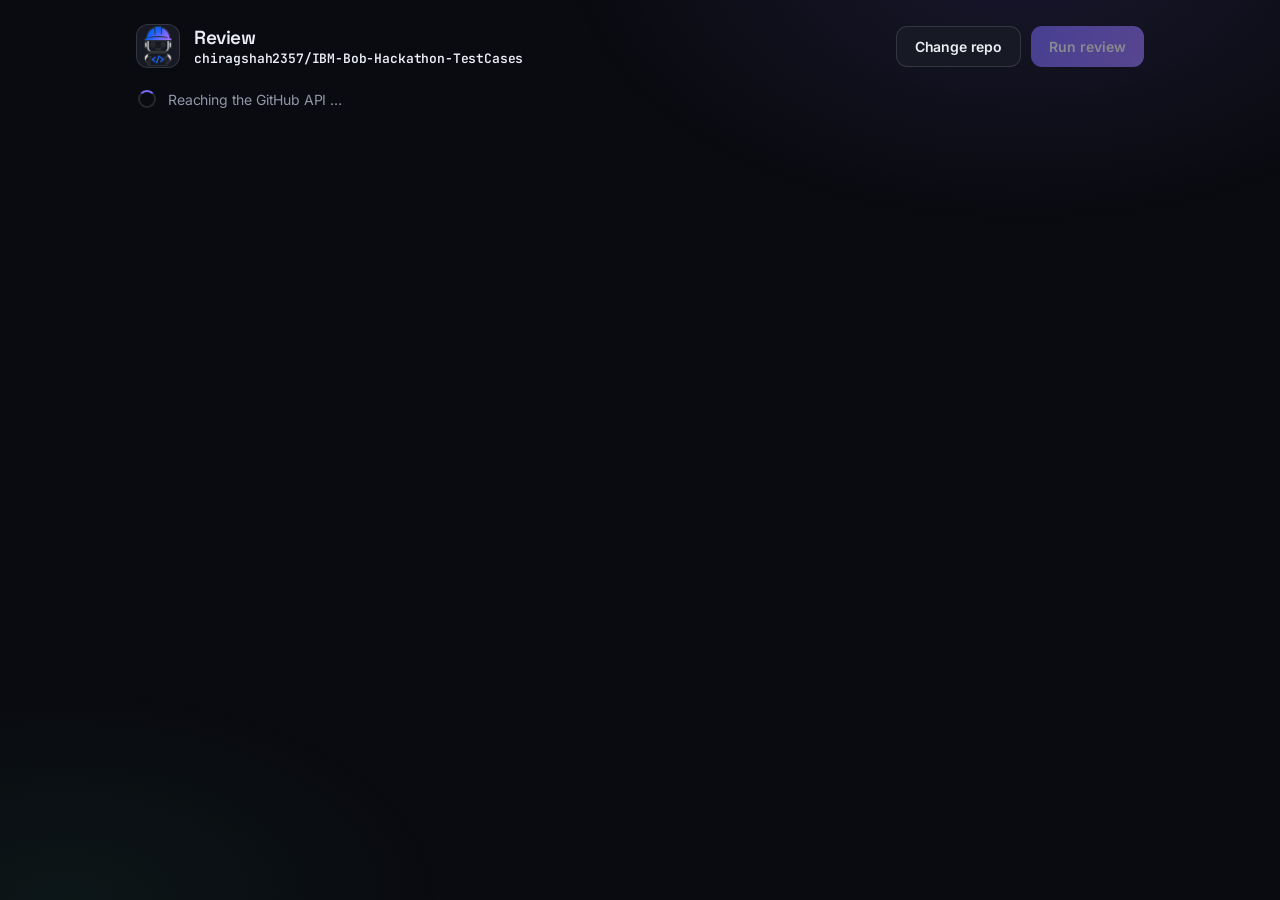
==== reviewboard/dashboard.html @ c5f8e33b "feat: add reviewboard dashboard and benchmark scorer - Static dashboard (landing + review view) with" ====
<!DOCTYPE html>
<html lang="en">
<head>
<meta charset="UTF-8" />
<meta name="viewport" content="width=device-width, initial-scale=1.0" />
<title>Review · Proof-Carrying Review</title>
<link rel="preconnect" href="https://fonts.googleapis.com" />
<link rel="preconnect" href="https://fonts.gstatic.com" crossorigin />
<link href="https://fonts.googleapis.com/css2?family=Space+Grotesk:wght@400;500;600;700&family=Inter:wght@400;500;600;700&family=JetBrains+Mono:wght@400;500;600&display=swap" rel="stylesheet" />
<link rel="stylesheet" href="style.css" />
</head>
<body>
<section id="dash">
  <div class="top">
    <div class="mini"><img src="assets/bob.png" alt="Bob" /></div>
    <div>
      <h2>Review</h2>
      <div class="repo" id="repoLabel">—</div>
    </div>
    <div class="actions">
      <a class="btn" href="index.html">Change repo</a>
      <button class="btn primary" id="runBtn" onclick="runReview()" disabled>Run review</button>
    </div>
  </div>

  <!-- stage 1: pulling PRs -->
  <div class="stage-note" id="pulling"><span class="spinner"></span> Connecting to repository &amp; pulling open pull requests…</div>

  <!-- run progress -->
  <div id="runbar">
    <div class="bar"><i id="barFill"></i></div>
    <div class="runmeta"><span class="live" id="runLabel">Starting…</span><span id="runPct">0%</span></div>
  </div>

  <!-- results (after run) -->
  <div id="results">
    <div class="row reveal" id="tiles"></div>
    <div class="reveal">
      <div class="sec">Leaderboard</div>
      <p class="sec-sub">Aggregate across all pulled PRs, scored against the ground-truth answer key.</p>
      <div class="panel lb"><table>
        <thead><tr><th>Reviewer</th><th>Recall</th><th>Precision</th><th>Trust</th><th>False alarms</th></tr></thead>
        <tbody id="lb"></tbody>
      </table></div>
    </div>
    <div class="reveal">
      <div class="sec">Recall vs PR size</div>
      <p class="sec-sub">Baselines lose recall as diffs grow. Proof-Carrying Review holds.</p>
      <div class="panel">
        <div class="chart" id="chart"></div>
        <div class="legend">
          <span><i style="background:var(--grad)"></i> Proof-Carrying</span>
          <span><i style="background:#6f6a99"></i> Bob built-in</span>
          <span><i style="background:#3c415a"></i> Naive LLM</span>
        </div>
      </div>
    </div>
  </div>

  <!-- PR list (present after pull; findings fill after run) -->
  <div id="prSection" style="display:none">
    <div class="sec" id="prTitle">Pulled pull requests</div>
    <p class="sec-sub" id="prSub">Bob read each PR's title and description. Press <b>Run review</b> to review the code.</p>
    <div class="prlist" id="prlist"></div>
  </div>
</section>

<script src="data.js"></script>
<script>
const $=s=>document.querySelector(s);
const esc=t=>(t||'').replace(/&/g,'&amp;').replace(/</g,'&lt;').replace(/>/g,'&gt;');
const params=new URLSearchParams(location.search);
const repo=params.get('repo')||DATA.repo;
$('#repoLabel').innerHTML='<b>'+esc(repo.replace('github.com/',''))+'</b>';

let reviewed=false;

// ---- Stage 1: pull PRs (title + description) ----
function prCardHTML(p,idx,fresh){
  const tags=p.clean?'<span class="tag clean">clean</span>':p.categories.map(c=>`<span class="tag ${c}">${c}</span>`).join('');
  let cnt='<span class="cnt pending">·</span>';
  if(reviewed) cnt=p.clean?'<span class="cnt zero">0</span>':`<span class="cnt"><span class="ok">${p.found}</span>/${p.planted}</span>`;
  const body=!reviewed?'' : (p.clean
    ? `<p class="muted" style="margin:13px 0 2px">No issues — the reviewer correctly surfaced nothing.</p>`
    : p.findings.map(f=>findingHTML(f)).join(''));
  return `<div class="pr${fresh?' fresh':''}" id="pr${idx}">
    <div class="head" onclick="${reviewed?`togglePR(${idx})`:''}">
      <span class="id">#${p.pr}</span>
      <div class="meta"><div class="name">${esc(p.title)}</div><div class="desc">${esc(p.desc)}</div></div>
      <span class="tags">${tags}</span>${cnt}${reviewed?'<span class="chev">▶</span>':''}
    </div>
    <div class="body">${body}</div>
  </div>`;
}
function renderPRs(){ $('#prlist').innerHTML=DATA.prs.map((p,idx)=>prCardHTML(p,idx,false)).join(''); }

// real pull: staged status, then fetch OPEN PRs live from the GitHub API
async function pullPRs(){
  const note=$('#pulling');
  const slug=repo.replace(/^https?:\/\//,'').replace('github.com/','').replace(/\/+$/,'');
  const steps=['Connecting to '+slug+' …','Reaching the GitHub API …','Fetching open pull requests …'];
  const delays=[600,650,350];
  const showStep=i=>new Promise(res=>{note.innerHTML='<span class="spinner"></span> '+steps[i];setTimeout(res,delays[i]);});
  await showStep(0); await showStep(1); await showStep(2);

  let live=null;
  try{
    const r=await fetch('https://api.github.com/repos/'+slug+'/pulls?state=open&per_page=100',
                        {headers:{'Accept':'application/vnd.github+json'}});
    if(r.ok) live=await r.json();
  }catch(e){}

  if(live && live.length){
    const byNum={}; live.forEach(pr=>byNum[String(pr.number).padStart(2,'0')]=pr);
    DATA.prs=DATA.prs.filter(p=>byNum[p.pr]).sort((a,b)=>a.pr.localeCompare(b.pr));
    DATA.prs.forEach(p=>{
      const g=byNum[p.pr];
      p.title=g.title.replace(/^TICKET-\d+:\s*/i,'');
      const line=(g.body||'').split('\n').map(s=>s.trim()).find(s=>s && !s.startsWith('#'))||p.desc;
      p.desc=line.replace(/\[([^\]]+)\]\([^)]+\)/g,'$1').replace(/[*_`]/g,'').slice(0,120);
      p.url=g.html_url; p.num=g.number; p.draft=g.draft;
    });
    note.classList.add('done');
    note.innerHTML='Pulled <span class="count">'+DATA.prs.length+'</span> open pull requests live from GitHub — read each title &amp; description';
  }else{
    note.classList.add('done');
    note.innerHTML='<span class="count">'+DATA.prs.length+'</span> pull requests (offline snapshot — GitHub API not reachable)';
  }

  $('#prSection').style.display='block';
  $('#prlist').innerHTML='';
  DATA.prs.forEach((p,idx)=>setTimeout(()=>{
    $('#prlist').insertAdjacentHTML('beforeend',prCardHTML(p,idx,true));
    if(idx===DATA.prs.length-1) $('#runBtn').disabled=false;
  },160+idx*120));
}
function findingHTML(f){
  const fixBtn=f.fix?`<button class="tbtn fix" onclick="applyFix(this)">Apply Bob's fix &amp; re-run</button>`:'';
  return `<div class="finding">
    <div class="fh"><span class="fid">${f.id}</span><span class="sev ${f.severity}">${f.severity}</span><span class="tag ${f.category}">${f.category}</span></div>
    <div class="claim">${esc(f.claim)}</div>
    <div class="loc">${f.file}:${f.line}</div>
    <div class="code"><div class="cbar"><span class="fn mono">${f.test}</span></div><pre>${esc(f.code)}</pre></div>
    <div class="runrow">
      <button class="tbtn" onclick="runTest(this)">Run test</button>${fixBtn}
      <span class="status fail">✗ Failed — bug reproduced</span>
      <span class="status pass">✓ Passed — fix verified</span>
    </div>
    <div class="out fail"><pre>${esc(f.fail)}</pre></div>
    ${f.fix?`<div class="out pass"><pre>${esc('$ pytest '+f.test+'\n'+f.fix+'\n\n1 passed in 0.03s')}</pre></div>`:''}
  </div>`;
}
function togglePR(i){document.getElementById('pr'+i).classList.toggle('open');}
function runTest(b){const x=b.closest('.finding');x.querySelector('.status.fail').classList.add('show');x.querySelector('.out.fail').classList.add('show');b.disabled=true;b.textContent='Test run';}
function applyFix(b){const x=b.closest('.finding');x.querySelector('.status.pass').classList.add('show');x.querySelector('.out.pass').classList.add('show');b.disabled=true;b.textContent='Fixed ✓';}

// ---- results painters ----
function paintTiles(){const o=DATA.leaderboard.ours,b=DATA.leaderboard.bob,n=DATA.leaderboard.naive;
  $('#tiles').innerHTML=[
    ['Recall',o.recall+'<span class="u">%</span>','+'+(o.recall-b.recall)+' vs Bob built-in'],
    ['Precision',o.precision+'<span class="u">%</span>','+'+(o.precision-n.precision)+' vs Naive LLM'],
    ['Trust score',o.trust+'<span class="u">%</span>','every finding proven'],
    ['Noise / clean PR',o.noise,'fewest false alarms'],
  ].map(([h,m,d])=>`<div class="panel tile"><h3>${h}</h3><div class="metric">${m}</div><div class="delta">${d}</div></div>`).join('');}
function paintLB(){const bar=(v,g)=>`<div class="barcell"><div class="track"><i style="width:${v}%;background:${g}"></i></div><span class="num">${v}%</span></div>`;
  const rows=[['ours','Proof-Carrying','ours','var(--grad)'],['bob','Bob built-in','bob','#6f6a99'],['naive','Naive LLM','naive','#3c415a']];
  $('#lb').innerHTML=rows.map(([k,label,cls,g],i)=>{const d=DATA.leaderboard[k];
    return `<tr class="${i===0?'win':''}"><td><span class="who ${cls}"><span class="dot"></span>${label}${i===0?' <span class="crown">★</span>':''}</span></td>
      <td>${bar(d.recall,g)}</td><td>${bar(d.precision,g)}</td><td>${d.trust}%</td><td>${d.false_alarms}</td></tr>`;}).join('');}
function paintChart(){$('#chart').innerHTML=DATA.sizeBuckets.map(s=>`
  <div class="grp"><div class="bars">
    <div class="gb ours" style="height:${s.ours*1.4}px"><span class="v">${s.ours}</span></div>
    <div class="gb bob" style="height:${s.bob*1.4}px"><span class="v">${s.bob}</span></div>
    <div class="gb naive" style="height:${s.naive*1.4}px"><span class="v">${s.naive}</span></div>
  </div><div class="lab">${s.size}<small>${s.lines}</small></div></div>`).join('');}

// ---- Stage 2: run review ----
let running=false;
function runReview(){
  if(running||reviewed)return;running=true;
  $('#runBtn').disabled=true;$('#runbar').classList.add('show');
  const steps=[
    ['Reading each PR — title, description, ticket, SPEC & STYLE',10],
    ['Spawning 4 reviewer subagents (spec · bugs · coverage · style)',28],
    ['Reviewing code across 12 PRs',48],
    ['Prover — writing a failing test per candidate finding',70],
    ['Running proof tests with pytest',88],
    ['Scoring & writing findings.json',100],
  ];
  let i=0;(function tick(){
    if(i>=steps.length){
      $('#runLabel').textContent='Review complete — 19 findings, each proven by a failing test';
      running=false;reviewed=true;
      setTimeout(()=>{
        $('#runbar').classList.remove('show');
        paintTiles();paintLB();paintChart();$('#results').classList.add('show');
        $('#prTitle').textContent='Findings by pull request';
        $('#prSub').innerHTML='Each finding is backed by a failing test. Click a PR, then run the test — red now, green after Bob’s fix.';
        renderPRs();
      },450);return;}
    const [label,pct]=steps[i++];
    $('#runLabel').textContent=label;$('#runPct').textContent=pct+'%';$('#barFill').style.width=pct+'%';
    setTimeout(tick,700+Math.random()*480);
  })();
}

pullPRs(); // buffering: connect -> fetch -> stream PRs
</script>
</body>
</html>
---- reviewboard/style.css ----
/* ===== Proof-Carrying Review — refined dark, editorial ===== */
:root{
  --bg:#0a0b10;
  --surface:#12141c;
  --surface2:#171a24;
  --ink:#eceef5; --muted:#9096a8; --faint:#5f6478;
  --line:rgba(255,255,255,.07);
  --line2:rgba(255,255,255,.12);
  --accent:#7c6cff;        /* indigo-violet, single accent */
  --accent2:#9d7bff;
  --accent-soft:rgba(124,108,255,.14);
  --good:#3ecf8e; --good-soft:rgba(62,207,142,.12);
  --bad:#ff5d73;  --bad-soft:rgba(255,93,115,.10);
  --gold:#e8b45c;
  --grad:linear-gradient(120deg,#7c6cff,#9d7bff);
  --shadow:0 20px 50px -28px rgba(0,0,0,.85);
  --r:16px;
}
*{box-sizing:border-box}
html,body{margin:0;height:100%}
body{
  font-family:Inter,system-ui,sans-serif;color:var(--ink);background:var(--bg);
  -webkit-font-smoothing:antialiased;letter-spacing:-.01em;overflow-x:hidden;
}
body::before{content:"";position:fixed;inset:0;z-index:-1;pointer-events:none;
  background:
    radial-gradient(60% 50% at 80% -5%,rgba(124,108,255,.12),transparent 60%),
    radial-gradient(50% 40% at 5% 100%,rgba(62,207,142,.06),transparent 60%);}
.mono{font-family:'JetBrains Mono',ui-monospace,monospace}
.display{font-family:'Space Grotesk',Inter,sans-serif;letter-spacing:-.03em}

.panel{background:var(--surface);border:1px solid var(--line);border-radius:var(--r);box-shadow:var(--shadow)}

/* ---------------- LANDING ---------------- */
#landing{min-height:100vh;display:grid;place-items:center;overflow:hidden}
.hero{width:100%;max-width:720px;padding:32px 24px;animation:rise .7s cubic-bezier(.2,.8,.2,1)}
.brandline{display:flex;align-items:center;gap:12px;margin-bottom:22px}
.brandline .logo{width:40px;height:40px;border-radius:11px;background:var(--surface2);border:1px solid var(--line2);display:grid;place-items:center}
.brandline .logo img{width:26px}
.brandline .nm{font-weight:600;font-size:15px}
.brandline .nm small{display:block;color:var(--faint);font-size:12px;font-weight:500}
.brandline .tag{margin-left:auto;font-size:12px;color:var(--muted);border:1px solid var(--line);padding:6px 12px;border-radius:999px}
h1{font-family:'Space Grotesk',sans-serif;font-size:clamp(38px,6.4vw,62px);line-height:1.02;font-weight:600;
  letter-spacing:-.04em;margin:0}
h1 .g{color:var(--accent2)}
.sub{color:var(--muted);font-size:clamp(15px,2.1vw,18px);margin:16px 0 0;max-width:520px;line-height:1.5;font-weight:400}
.reviewbox{margin-top:26px;display:flex;gap:10px;background:var(--surface);border:1px solid var(--line2);
  border-radius:14px;padding:8px 8px 8px 16px;align-items:center;box-shadow:var(--shadow)}
.reviewbox svg{flex:none;color:var(--faint)}
.reviewbox input{flex:1;background:none;border:0;outline:none;color:var(--ink);font-family:'JetBrains Mono',monospace;
  font-size:14px;padding:10px 0}
.reviewbox input::placeholder{color:var(--faint)}
.reviewbox button{border:0;cursor:pointer;font-family:inherit;font-weight:600;font-size:15px;color:#fff;
  padding:12px 22px;border-radius:10px;background:var(--grad);transition:filter .15s,transform .15s;white-space:nowrap}
.reviewbox button:hover{filter:brightness(1.08);transform:translateY(-1px)}
.hint{margin-top:11px;color:var(--faint);font-size:13px}
.hint b{color:var(--muted);font-weight:600}
@keyframes rise{from{opacity:0;transform:translateY(18px)}to{opacity:1;transform:none}}

/* ---------------- DASHBOARD ---------------- */
#dash{padding:20px clamp(14px,4vw,36px) 80px;max-width:1080px;margin:0 auto}
.top{display:flex;align-items:center;gap:14px;margin:4px 0 22px}
.top .mini{width:44px;height:44px;border-radius:12px;background:var(--surface2);border:1px solid var(--line2);display:grid;place-items:center}
.top .mini img{width:28px}
.top .repo{font-family:'JetBrains Mono',monospace;font-size:13px;color:var(--muted)}
.top .repo b{color:var(--ink);font-weight:600}
.top h2{margin:0;font-family:'Space Grotesk',sans-serif;font-size:19px;font-weight:600;letter-spacing:-.02em}
.top .actions{margin-left:auto;display:flex;gap:10px}
.btn{border:1px solid var(--line2);background:var(--surface2);color:var(--ink);font-family:inherit;font-weight:600;
  font-size:14px;padding:11px 18px;border-radius:11px;cursor:pointer;transition:.15s;text-decoration:none;display:inline-flex;align-items:center;gap:8px}
.btn:hover{border-color:var(--accent);color:#fff}
.btn.primary{border:0;background:var(--grad);color:#fff}
.btn.primary:hover{filter:brightness(1.08)}
.btn:disabled{opacity:.5;cursor:default}

/* stage: pulling */
.stage-note{display:flex;align-items:center;gap:12px;color:var(--muted);font-size:14px;margin:8px 2px 18px}
.spinner{width:18px;height:18px;border-radius:50%;border:2px solid var(--line2);border-top-color:var(--accent);animation:spin .8s linear infinite}
@keyframes spin{to{transform:rotate(360deg)}}

/* run bar */
#runbar{display:none;margin:6px 0 4px}
#runbar.show{display:block;animation:rise .35s}
.bar{height:8px;border-radius:999px;background:var(--surface2);overflow:hidden;border:1px solid var(--line)}
.bar>i{display:block;height:100%;width:0;background:var(--grad);border-radius:999px;transition:width .35s cubic-bezier(.3,.9,.3,1)}
.runmeta{display:flex;justify-content:space-between;font-size:13px;color:var(--muted);margin-top:10px;font-weight:500}
.runmeta .live{color:var(--ink)}

/* section headers */
.sec{font-family:'Space Grotesk',sans-serif;font-size:15px;font-weight:600;margin:30px 2px 3px;letter-spacing:-.01em}
.sec-sub{color:var(--muted);font-size:13px;margin:0 2px 14px}

#results{display:none}
#results.show{display:block}
.reveal{opacity:0;transform:translateY(14px);animation:pop .55s forwards}
.reveal:nth-child(2){animation-delay:.08s}.reveal:nth-child(3){animation-delay:.16s}.reveal:nth-child(4){animation-delay:.24s}
@keyframes pop{to{opacity:1;transform:none}}

.row{display:grid;grid-template-columns:repeat(4,1fr);gap:14px}
@media(max-width:880px){.row{grid-template-columns:repeat(2,1fr)}}
.tile{padding:18px 20px}
.tile h3{margin:0 0 12px;font-size:12px;font-weight:600;color:var(--muted);letter-spacing:.02em}
.tile .metric{font-family:'Space Grotesk',sans-serif;font-size:42px;font-weight:600;letter-spacing:-.04em;line-height:1}
.tile .metric .u{font-size:17px;color:var(--muted);font-weight:600;margin-left:1px}
.tile .delta{font-size:12px;font-weight:600;margin-top:10px;color:var(--good)}
.tile .delta.flat{color:var(--muted)}

/* leaderboard */
.lb{padding:6px 6px 2px}
table{width:100%;border-collapse:collapse}
th,td{text-align:left;padding:13px 12px;font-size:14px;border-bottom:1px solid var(--line)}
th{color:var(--faint);font-weight:600;font-size:11px;letter-spacing:.04em;text-transform:uppercase}
tr:last-child td{border-bottom:0}
tr.win td{background:rgba(232,180,92,.05)}
.who{display:inline-flex;align-items:center;gap:9px;font-weight:600}
.who .dot{width:9px;height:9px;border-radius:3px}
.who.ours .dot{background:var(--accent)} .who.bob .dot{background:#6f6a99} .who.naive .dot{background:#454a63}
.who .crown{color:var(--gold);font-size:12px}
.barcell{display:flex;align-items:center;gap:11px}
.barcell .track{flex:1;height:7px;border-radius:999px;background:var(--surface2);overflow:hidden}
.barcell .track>i{display:block;height:100%;border-radius:999px}
.num{font-variant-numeric:tabular-nums;font-weight:600;min-width:44px;text-align:right;font-family:'JetBrains Mono',monospace;font-size:13px}

/* chart */
.chart{padding:24px 20px 12px;display:flex;gap:20px;align-items:flex-end;justify-content:space-around;min-height:220px}
.grp{flex:1;display:flex;flex-direction:column;align-items:center;gap:12px}
.bars{display:flex;gap:9px;align-items:flex-end;height:150px}
.gb{width:24px;border-radius:6px 6px 2px 2px;position:relative;transition:height .8s cubic-bezier(.3,.9,.3,1)}
.gb.ours{background:var(--grad)} .gb.bob{background:#6f6a99} .gb.naive{background:#3c415a}
.gb .v{position:absolute;top:-20px;left:50%;transform:translateX(-50%);font-size:12px;font-weight:600;color:var(--muted);font-family:'JetBrains Mono',monospace}
.grp .lab{font-weight:600;font-size:14px;text-align:center}
.grp .lab small{display:block;color:var(--faint);font-weight:500;font-size:11px;margin-top:2px}
.legend{display:flex;gap:18px;justify-content:center;padding:4px 0 14px}
.legend span{display:inline-flex;align-items:center;gap:8px;font-size:12px;color:var(--muted);font-weight:500}
.legend i{width:11px;height:11px;border-radius:3px}

/* PR list + drill-down */
.prlist{display:grid;gap:10px}
.pr{border:1px solid var(--line);border-radius:14px;overflow:hidden;background:var(--surface)}
.pr .head{display:flex;align-items:center;gap:14px;padding:15px 18px;cursor:pointer;transition:background .15s}
.pr .head:hover{background:var(--surface2)}
.pr .id{font-family:'JetBrains Mono',monospace;font-weight:600;color:var(--accent2);min-width:42px;font-size:14px}
.pr .meta{flex:1;min-width:0}
.pr .name{font-weight:600;font-size:15px}
.pr .desc{color:var(--muted);font-size:13px;margin-top:2px;white-space:nowrap;overflow:hidden;text-overflow:ellipsis}
.pr .tags{display:flex;gap:6px;flex-wrap:wrap}
.tag{font-size:11px;font-weight:600;padding:4px 9px;border-radius:7px}
.tag.spec{background:var(--accent-soft);color:#c3bcff}
.tag.security{background:var(--bad-soft);color:#ffb3bd}
.tag.bug{background:rgba(232,180,92,.12);color:#f0cd90}
.tag.style{background:rgba(255,255,255,.06);color:var(--muted)}
.tag.coverage{background:var(--good-soft);color:#9ff0cb}
.tag.clean{background:var(--good-soft);color:#9ff0cb}
.pr .cnt{font-family:'JetBrains Mono',monospace;font-weight:600;font-size:14px;min-width:42px;text-align:right}
.pr .cnt .ok{color:var(--good)} .pr .cnt.zero{color:var(--faint)} .pr .cnt.pending{color:var(--faint)}
.pr .chev{color:var(--faint);transition:transform .2s;font-size:11px}
.pr.open .chev{transform:rotate(90deg)}
.pr .body{display:none;padding:2px 18px 16px;border-top:1px solid var(--line)}
.pr.open .body{display:block;animation:rise .3s}
.finding{border:1px solid var(--line);border-radius:11px;padding:15px;margin-top:12px;background:var(--surface2)}
.finding .fh{display:flex;align-items:center;gap:9px;flex-wrap:wrap}
.finding .fid{font-family:'JetBrains Mono',monospace;font-weight:600;color:var(--accent2);font-size:13px}
.sev{font-size:10px;font-weight:700;padding:3px 8px;border-radius:6px;letter-spacing:.03em;text-transform:uppercase}
.sev.high{background:var(--bad-soft);color:#ffb3bd} .sev.med{background:rgba(232,180,92,.14);color:#f0cd90} .sev.low{background:rgba(255,255,255,.06);color:var(--muted)}
.finding .claim{font-weight:500;margin:9px 0 4px;font-size:14px}
.finding .loc{font-family:'JetBrains Mono',monospace;font-size:12px;color:var(--faint)}
.code{margin-top:11px;border-radius:9px;border:1px solid var(--line);overflow:hidden;background:#0b0c14}
.code .cbar{display:flex;align-items:center;gap:8px;padding:8px 12px;border-bottom:1px solid var(--line)}
.code .cbar .fn{font-family:'JetBrains Mono',monospace;font-size:12px;color:var(--faint)}
.code pre{margin:0;padding:12px 14px;font-family:'JetBrains Mono',monospace;font-size:12.5px;line-height:1.6;color:#cdd2ec;overflow:auto}
.runrow{display:flex;align-items:center;gap:10px;margin-top:12px;flex-wrap:wrap}
.tbtn{border:1px solid var(--line2);background:var(--surface);color:var(--ink);font-family:inherit;font-weight:600;
  font-size:13px;padding:9px 15px;border-radius:9px;cursor:pointer;display:inline-flex;align-items:center;gap:7px;transition:.15s}
.tbtn:hover{border-color:var(--accent)}
.tbtn.fix{background:var(--good-soft);border-color:rgba(62,207,142,.35);color:#a6f0d0}
.tbtn:disabled{opacity:.6;cursor:default}
.status{font-weight:600;font-size:13px;display:none;align-items:center;gap:7px}
.status.show{display:inline-flex;animation:rise .3s}
.status.fail{color:var(--bad)} .status.pass{color:var(--good)}
.out{display:none;margin-top:10px;border-radius:9px;overflow:hidden;border:1px solid var(--line)}
.out.show{display:block;animation:rise .3s}
.out pre{margin:0;padding:11px 14px;font-family:'JetBrains Mono',monospace;font-size:12px;line-height:1.55;white-space:pre-wrap}
.out.fail pre{background:var(--bad-soft);color:#ffbcc6;border-left:2px solid var(--bad)}
.out.pass pre{background:var(--good-soft);color:#a6f0d0;border-left:2px solid var(--good)}
.muted{color:var(--muted)}

/* ---------- landing side motion + refined button ---------- */
#landing{position:relative}
.fx{position:fixed;top:0;bottom:0;width:clamp(140px,17vw,300px);overflow:hidden;z-index:0;pointer-events:none;
  opacity:.5;-webkit-mask:linear-gradient(180deg,transparent,#000 18%,#000 82%,transparent);
  mask:linear-gradient(180deg,transparent,#000 18%,#000 82%,transparent)}
.fx.left{left:0} .fx.right{right:0}
.fx .stream{display:flex;flex-direction:column;gap:10px;padding:0 18px;animation:streamUp 26s linear infinite}
.fx.right .stream{animation-duration:34s;animation-direction:reverse}
@keyframes streamUp{from{transform:translateY(0)}to{transform:translateY(-50%)}}
.dline{font-family:'JetBrains Mono',monospace;font-size:12px;line-height:1.5;white-space:nowrap;
  padding:6px 10px;border-radius:7px;border:1px solid var(--line);background:rgba(255,255,255,.02);color:var(--faint)}
.dline.add{color:#7fe0b0;border-color:rgba(62,207,142,.18);background:var(--good-soft)}
.dline.del{color:#ff9fab;border-color:rgba(255,93,115,.18);background:var(--bad-soft)}
.dline.test{color:#c3bcff;border-color:rgba(124,108,255,.18);background:var(--accent-soft)}
.hero{position:relative;z-index:2}
@media(max-width:960px){.fx{display:none}}

/* refined review button (not a generic gradient pill) */
.reviewbox button{background:var(--ink);color:#0a0b10;border-radius:10px;font-weight:600;padding:12px 20px;
  display:inline-flex;align-items:center;gap:9px}
.reviewbox button:hover{filter:none;background:#fff;transform:none}
.reviewbox button .arw{display:inline-flex;transition:transform .18s}
.reviewbox button:hover .arw{transform:translateX(4px)}

/* progressive PR card appearance during "pull" */
@keyframes prIn{from{opacity:0;transform:translateY(10px)}to{opacity:1;transform:none}}
.pr.fresh{animation:prIn .34s cubic-bezier(.2,.8,.2,1) both}
.stage-note.done{color:var(--good)}
.stage-note .count{color:var(--ink);font-weight:600}
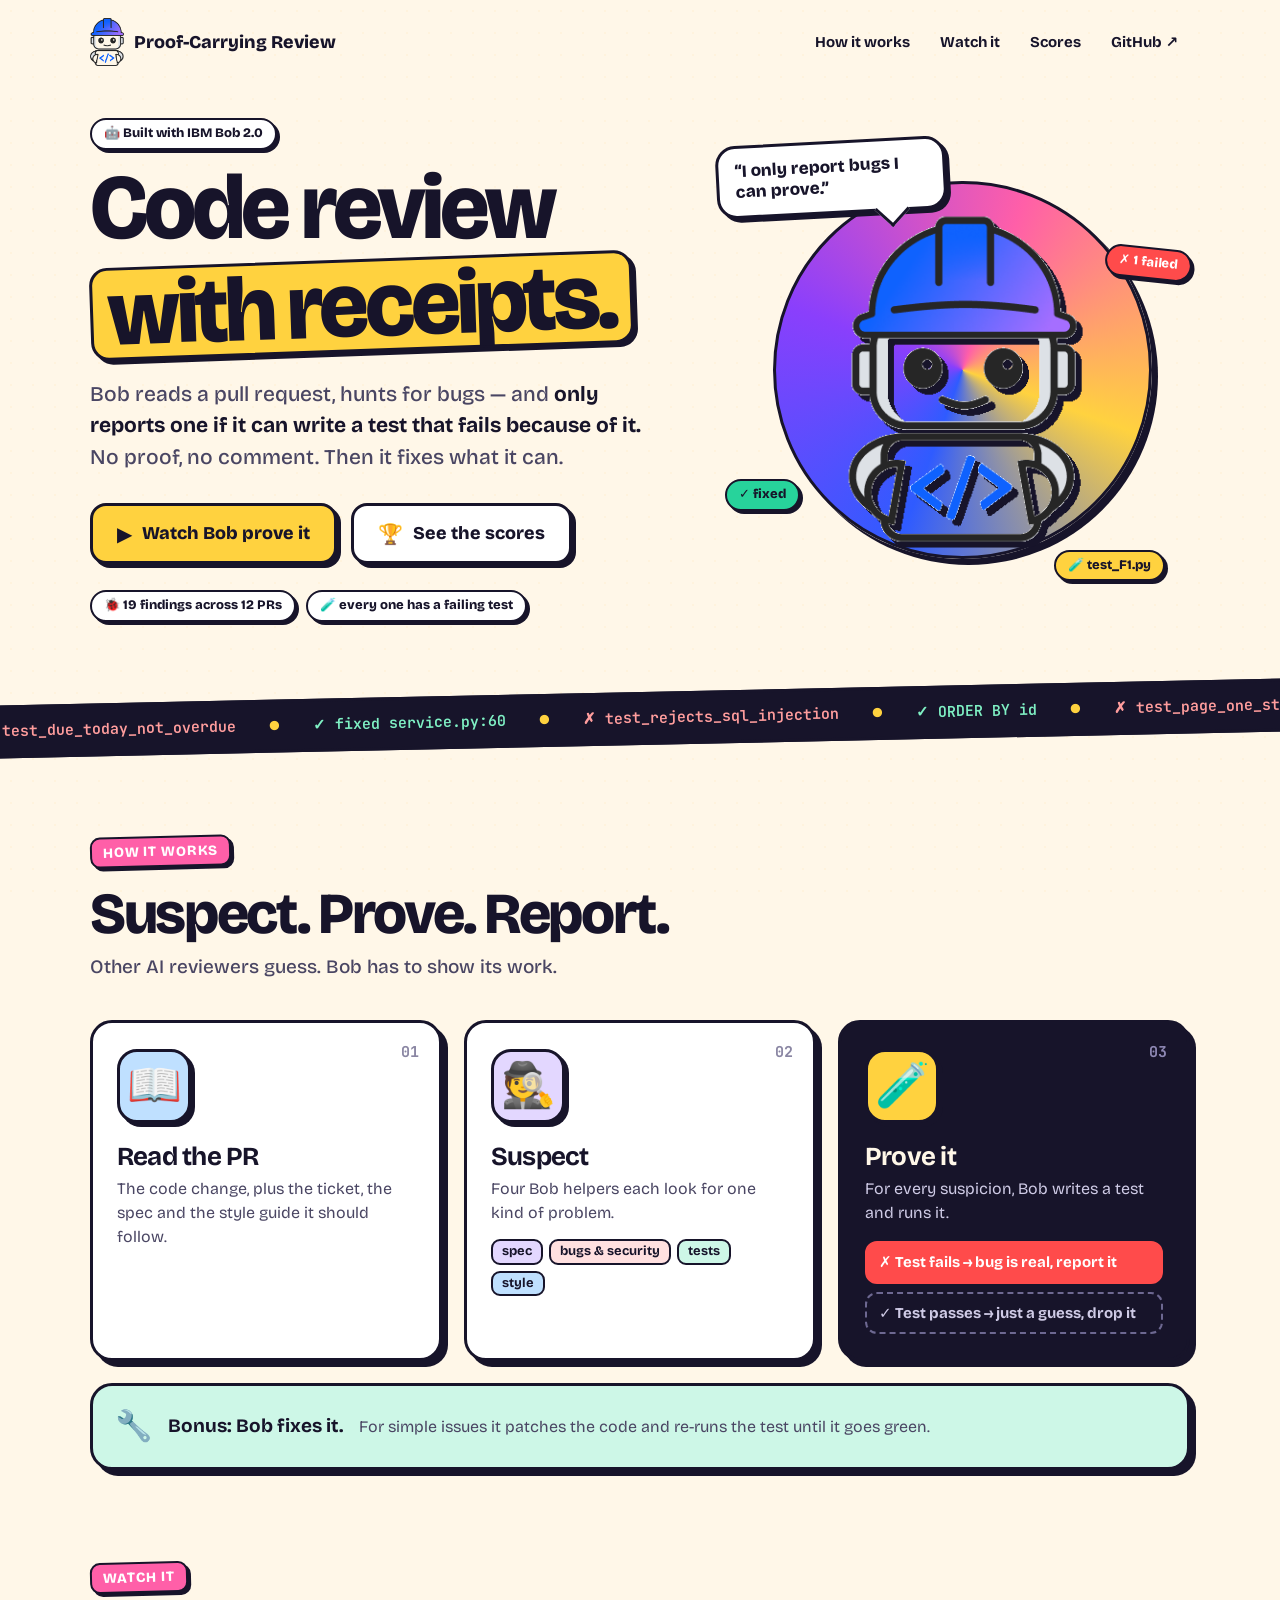
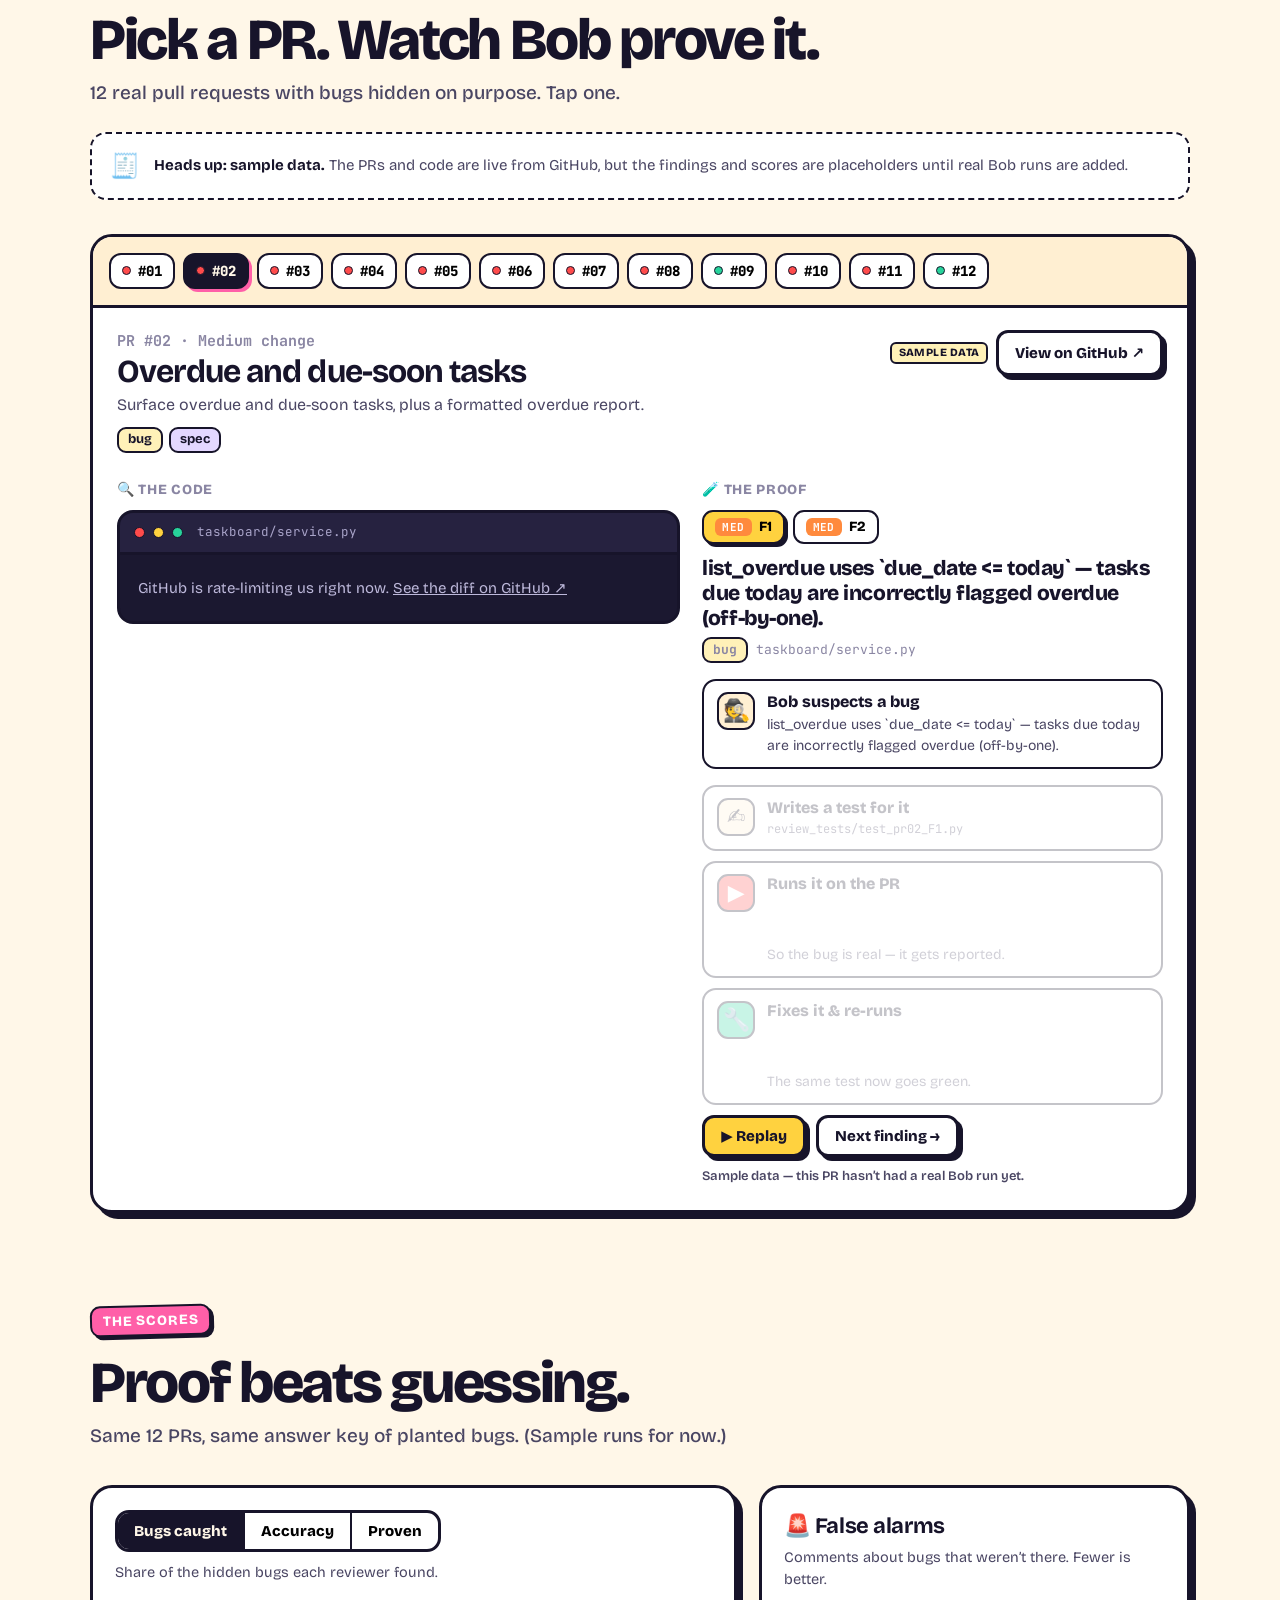
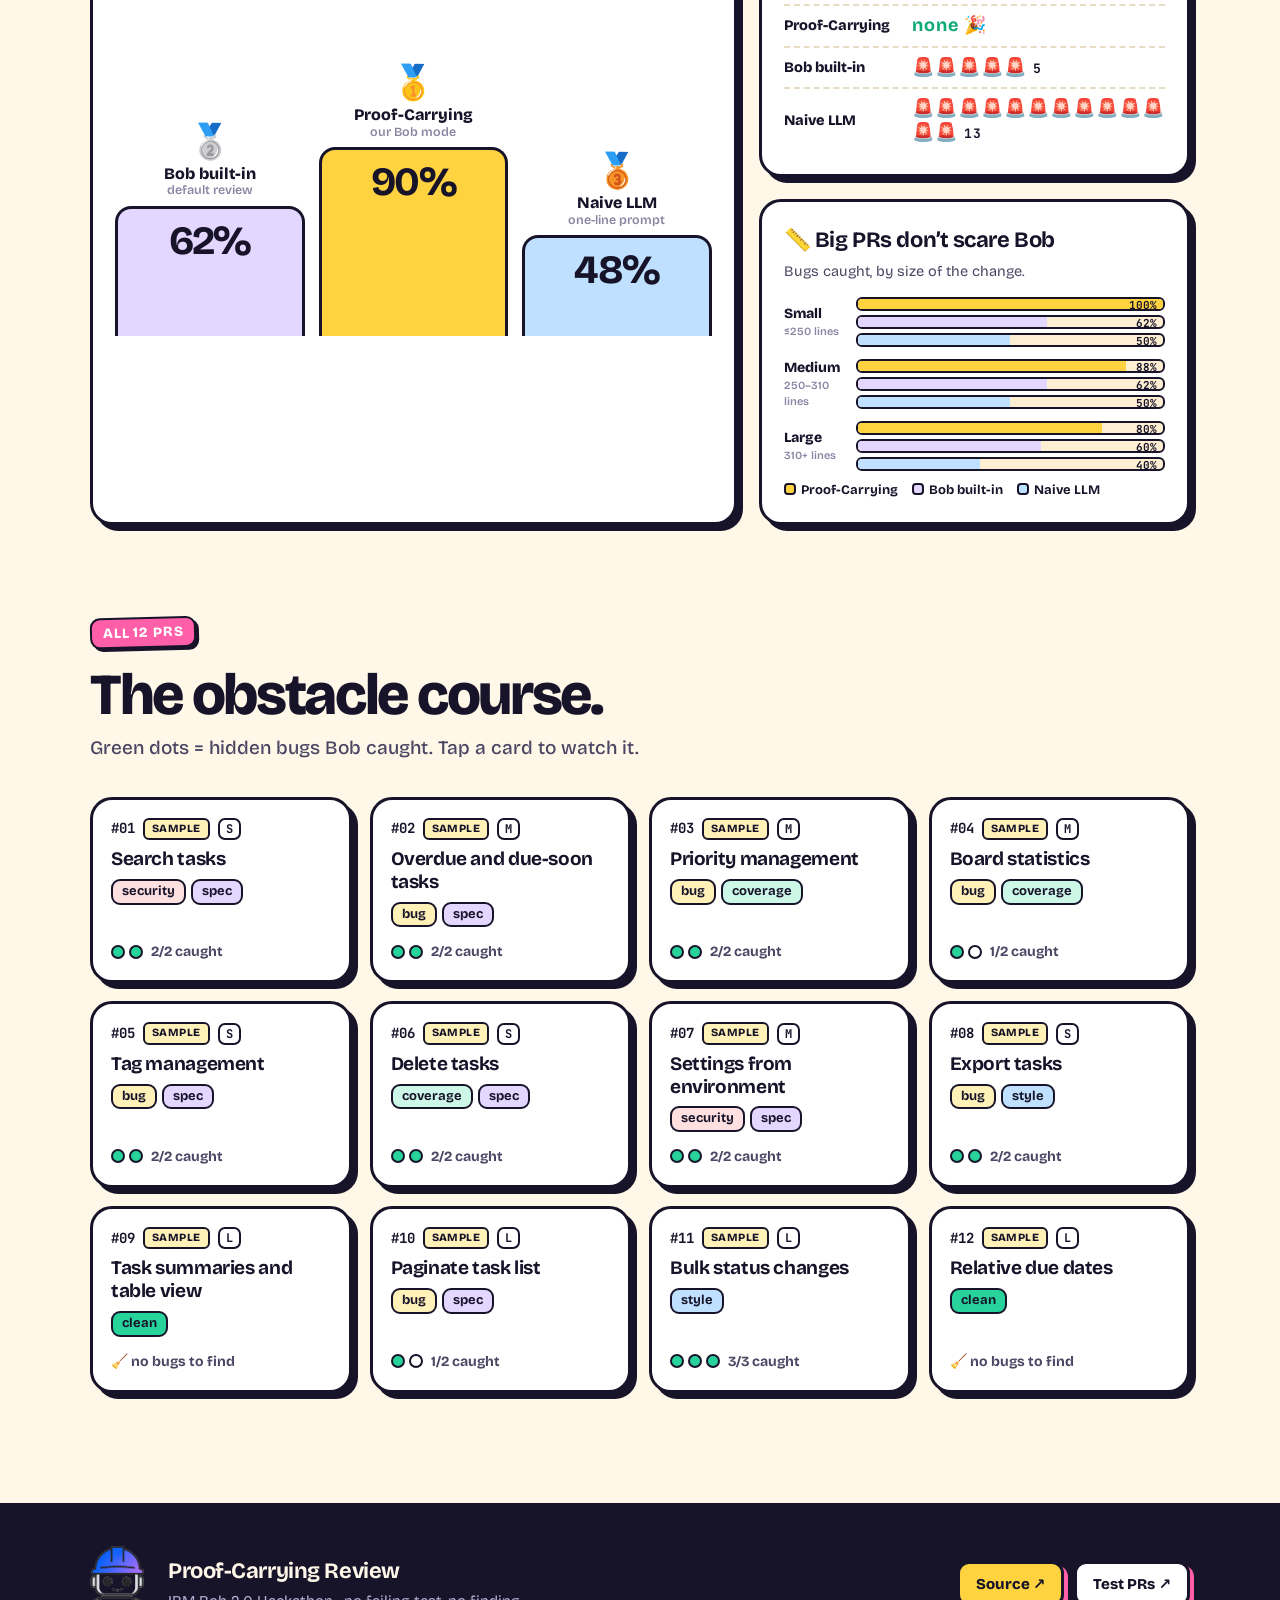
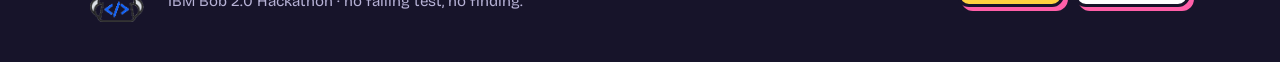
==== commit d36fea97: "feat(reviewboard): playful single-page redesign - Replace landing + dashboard with one bright, bold " ====
--- a/reviewboard/dashboard.html
+++ b/reviewboard/dashboard.html
@@ -2,209 +2,9 @@
 <html lang="en">
 <head>
 <meta charset="UTF-8" />
-<meta name="viewport" content="width=device-width, initial-scale=1.0" />
-<title>Review · Proof-Carrying Review</title>
-<link rel="preconnect" href="https://fonts.googleapis.com" />
-<link rel="preconnect" href="https://fonts.gstatic.com" crossorigin />
-<link href="https://fonts.googleapis.com/css2?family=Space+Grotesk:wght@400;500;600;700&family=Inter:wght@400;500;600;700&family=JetBrains+Mono:wght@400;500;600&display=swap" rel="stylesheet" />
-<link rel="stylesheet" href="style.css" />
+<title>Proof-Carrying Review</title>
+<meta http-equiv="refresh" content="0; url=index.html#watch" />
+<script>location.replace('index.html#watch');</script>
 </head>
-<body>
-<section id="dash">
-  <div class="top">
-    <div class="mini"><img src="assets/bob.png" alt="Bob" /></div>
-    <div>
-      <h2>Review</h2>
-      <div class="repo" id="repoLabel">—</div>
-    </div>
-    <div class="actions">
-      <a class="btn" href="index.html">Change repo</a>
-      <button class="btn primary" id="runBtn" onclick="runReview()" disabled>Run review</button>
-    </div>
-  </div>
-
-  <!-- stage 1: pulling PRs -->
-  <div class="stage-note" id="pulling"><span class="spinner"></span> Connecting to repository &amp; pulling open pull requests…</div>
-
-  <!-- run progress -->
-  <div id="runbar">
-    <div class="bar"><i id="barFill"></i></div>
-    <div class="runmeta"><span class="live" id="runLabel">Starting…</span><span id="runPct">0%</span></div>
-  </div>
-
-  <!-- results (after run) -->
-  <div id="results">
-    <div class="row reveal" id="tiles"></div>
-    <div class="reveal">
-      <div class="sec">Leaderboard</div>
-      <p class="sec-sub">Aggregate across all pulled PRs, scored against the ground-truth answer key.</p>
-      <div class="panel lb"><table>
-        <thead><tr><th>Reviewer</th><th>Recall</th><th>Precision</th><th>Trust</th><th>False alarms</th></tr></thead>
-        <tbody id="lb"></tbody>
-      </table></div>
-    </div>
-    <div class="reveal">
-      <div class="sec">Recall vs PR size</div>
-      <p class="sec-sub">Baselines lose recall as diffs grow. Proof-Carrying Review holds.</p>
-      <div class="panel">
-        <div class="chart" id="chart"></div>
-        <div class="legend">
-          <span><i style="background:var(--grad)"></i> Proof-Carrying</span>
-          <span><i style="background:#6f6a99"></i> Bob built-in</span>
-          <span><i style="background:#3c415a"></i> Naive LLM</span>
-        </div>
-      </div>
-    </div>
-  </div>
-
-  <!-- PR list (present after pull; findings fill after run) -->
-  <div id="prSection" style="display:none">
-    <div class="sec" id="prTitle">Pulled pull requests</div>
-    <p class="sec-sub" id="prSub">Bob read each PR's title and description. Press <b>Run review</b> to review the code.</p>
-    <div class="prlist" id="prlist"></div>
-  </div>
-</section>
-
-<script src="data.js"></script>
-<script>
-const $=s=>document.querySelector(s);
-const esc=t=>(t||'').replace(/&/g,'&amp;').replace(/</g,'&lt;').replace(/>/g,'&gt;');
-const params=new URLSearchParams(location.search);
-const repo=params.get('repo')||DATA.repo;
-$('#repoLabel').innerHTML='<b>'+esc(repo.replace('github.com/',''))+'</b>';
-
-let reviewed=false;
-
-// ---- Stage 1: pull PRs (title + description) ----
-function prCardHTML(p,idx,fresh){
-  const tags=p.clean?'<span class="tag clean">clean</span>':p.categories.map(c=>`<span class="tag ${c}">${c}</span>`).join('');
-  let cnt='<span class="cnt pending">·</span>';
-  if(reviewed) cnt=p.clean?'<span class="cnt zero">0</span>':`<span class="cnt"><span class="ok">${p.found}</span>/${p.planted}</span>`;
-  const body=!reviewed?'' : (p.clean
-    ? `<p class="muted" style="margin:13px 0 2px">No issues — the reviewer correctly surfaced nothing.</p>`
-    : p.findings.map(f=>findingHTML(f)).join(''));
-  return `<div class="pr${fresh?' fresh':''}" id="pr${idx}">
-    <div class="head" onclick="${reviewed?`togglePR(${idx})`:''}">
-      <span class="id">#${p.pr}</span>
-      <div class="meta"><div class="name">${esc(p.title)}</div><div class="desc">${esc(p.desc)}</div></div>
-      <span class="tags">${tags}</span>${cnt}${reviewed?'<span class="chev">▶</span>':''}
-    </div>
-    <div class="body">${body}</div>
-  </div>`;
-}
-function renderPRs(){ $('#prlist').innerHTML=DATA.prs.map((p,idx)=>prCardHTML(p,idx,false)).join(''); }
-
-// real pull: staged status, then fetch OPEN PRs live from the GitHub API
-async function pullPRs(){
-  const note=$('#pulling');
-  const slug=repo.replace(/^https?:\/\//,'').replace('github.com/','').replace(/\/+$/,'');
-  const steps=['Connecting to '+slug+' …','Reaching the GitHub API …','Fetching open pull requests …'];
-  const delays=[600,650,350];
-  const showStep=i=>new Promise(res=>{note.innerHTML='<span class="spinner"></span> '+steps[i];setTimeout(res,delays[i]);});
-  await showStep(0); await showStep(1); await showStep(2);
-
-  let live=null;
-  try{
-    const r=await fetch('https://api.github.com/repos/'+slug+'/pulls?state=open&per_page=100',
-                        {headers:{'Accept':'application/vnd.github+json'}});
-    if(r.ok) live=await r.json();
-  }catch(e){}
-
-  if(live && live.length){
-    const byNum={}; live.forEach(pr=>byNum[String(pr.number).padStart(2,'0')]=pr);
-    DATA.prs=DATA.prs.filter(p=>byNum[p.pr]).sort((a,b)=>a.pr.localeCompare(b.pr));
-    DATA.prs.forEach(p=>{
-      const g=byNum[p.pr];
-      p.title=g.title.replace(/^TICKET-\d+:\s*/i,'');
-      const line=(g.body||'').split('\n').map(s=>s.trim()).find(s=>s && !s.startsWith('#'))||p.desc;
-      p.desc=line.replace(/\[([^\]]+)\]\([^)]+\)/g,'$1').replace(/[*_`]/g,'').slice(0,120);
-      p.url=g.html_url; p.num=g.number; p.draft=g.draft;
-    });
-    note.classList.add('done');
-    note.innerHTML='Pulled <span class="count">'+DATA.prs.length+'</span> open pull requests live from GitHub — read each title &amp; description';
-  }else{
-    note.classList.add('done');
-    note.innerHTML='<span class="count">'+DATA.prs.length+'</span> pull requests (offline snapshot — GitHub API not reachable)';
-  }
-
-  $('#prSection').style.display='block';
-  $('#prlist').innerHTML='';
-  DATA.prs.forEach((p,idx)=>setTimeout(()=>{
-    $('#prlist').insertAdjacentHTML('beforeend',prCardHTML(p,idx,true));
-    if(idx===DATA.prs.length-1) $('#runBtn').disabled=false;
-  },160+idx*120));
-}
-function findingHTML(f){
-  const fixBtn=f.fix?`<button class="tbtn fix" onclick="applyFix(this)">Apply Bob's fix &amp; re-run</button>`:'';
-  return `<div class="finding">
-    <div class="fh"><span class="fid">${f.id}</span><span class="sev ${f.severity}">${f.severity}</span><span class="tag ${f.category}">${f.category}</span></div>
-    <div class="claim">${esc(f.claim)}</div>
-    <div class="loc">${f.file}:${f.line}</div>
-    <div class="code"><div class="cbar"><span class="fn mono">${f.test}</span></div><pre>${esc(f.code)}</pre></div>
-    <div class="runrow">
-      <button class="tbtn" onclick="runTest(this)">Run test</button>${fixBtn}
-      <span class="status fail">✗ Failed — bug reproduced</span>
-      <span class="status pass">✓ Passed — fix verified</span>
-    </div>
-    <div class="out fail"><pre>${esc(f.fail)}</pre></div>
-    ${f.fix?`<div class="out pass"><pre>${esc('$ pytest '+f.test+'\n'+f.fix+'\n\n1 passed in 0.03s')}</pre></div>`:''}
-  </div>`;
-}
-function togglePR(i){document.getElementById('pr'+i).classList.toggle('open');}
-function runTest(b){const x=b.closest('.finding');x.querySelector('.status.fail').classList.add('show');x.querySelector('.out.fail').classList.add('show');b.disabled=true;b.textContent='Test run';}
-function applyFix(b){const x=b.closest('.finding');x.querySelector('.status.pass').classList.add('show');x.querySelector('.out.pass').classList.add('show');b.disabled=true;b.textContent='Fixed ✓';}
-
-// ---- results painters ----
-function paintTiles(){const o=DATA.leaderboard.ours,b=DATA.leaderboard.bob,n=DATA.leaderboard.naive;
-  $('#tiles').innerHTML=[
-    ['Recall',o.recall+'<span class="u">%</span>','+'+(o.recall-b.recall)+' vs Bob built-in'],
-    ['Precision',o.precision+'<span class="u">%</span>','+'+(o.precision-n.precision)+' vs Naive LLM'],
-    ['Trust score',o.trust+'<span class="u">%</span>','every finding proven'],
-    ['Noise / clean PR',o.noise,'fewest false alarms'],
-  ].map(([h,m,d])=>`<div class="panel tile"><h3>${h}</h3><div class="metric">${m}</div><div class="delta">${d}</div></div>`).join('');}
-function paintLB(){const bar=(v,g)=>`<div class="barcell"><div class="track"><i style="width:${v}%;background:${g}"></i></div><span class="num">${v}%</span></div>`;
-  const rows=[['ours','Proof-Carrying','ours','var(--grad)'],['bob','Bob built-in','bob','#6f6a99'],['naive','Naive LLM','naive','#3c415a']];
-  $('#lb').innerHTML=rows.map(([k,label,cls,g],i)=>{const d=DATA.leaderboard[k];
-    return `<tr class="${i===0?'win':''}"><td><span class="who ${cls}"><span class="dot"></span>${label}${i===0?' <span class="crown">★</span>':''}</span></td>
-      <td>${bar(d.recall,g)}</td><td>${bar(d.precision,g)}</td><td>${d.trust}%</td><td>${d.false_alarms}</td></tr>`;}).join('');}
-function paintChart(){$('#chart').innerHTML=DATA.sizeBuckets.map(s=>`
-  <div class="grp"><div class="bars">
-    <div class="gb ours" style="height:${s.ours*1.4}px"><span class="v">${s.ours}</span></div>
-    <div class="gb bob" style="height:${s.bob*1.4}px"><span class="v">${s.bob}</span></div>
-    <div class="gb naive" style="height:${s.naive*1.4}px"><span class="v">${s.naive}</span></div>
-  </div><div class="lab">${s.size}<small>${s.lines}</small></div></div>`).join('');}
-
-// ---- Stage 2: run review ----
-let running=false;
-function runReview(){
-  if(running||reviewed)return;running=true;
-  $('#runBtn').disabled=true;$('#runbar').classList.add('show');
-  const steps=[
-    ['Reading each PR — title, description, ticket, SPEC & STYLE',10],
-    ['Spawning 4 reviewer subagents (spec · bugs · coverage · style)',28],
-    ['Reviewing code across 12 PRs',48],
-    ['Prover — writing a failing test per candidate finding',70],
-    ['Running proof tests with pytest',88],
-    ['Scoring & writing findings.json',100],
-  ];
-  let i=0;(function tick(){
-    if(i>=steps.length){
-      $('#runLabel').textContent='Review complete — 19 findings, each proven by a failing test';
-      running=false;reviewed=true;
-      setTimeout(()=>{
-        $('#runbar').classList.remove('show');
-        paintTiles();paintLB();paintChart();$('#results').classList.add('show');
-        $('#prTitle').textContent='Findings by pull request';
-        $('#prSub').innerHTML='Each finding is backed by a failing test. Click a PR, then run the test — red now, green after Bob’s fix.';
-        renderPRs();
-      },450);return;}
-    const [label,pct]=steps[i++];
-    $('#runLabel').textContent=label;$('#runPct').textContent=pct+'%';$('#barFill').style.width=pct+'%';
-    setTimeout(tick,700+Math.random()*480);
-  })();
-}
-
-pullPRs(); // buffering: connect -> fetch -> stream PRs
-</script>
-</body>
+<body><a href="index.html#watch">Go to the review board</a></body>
 </html>
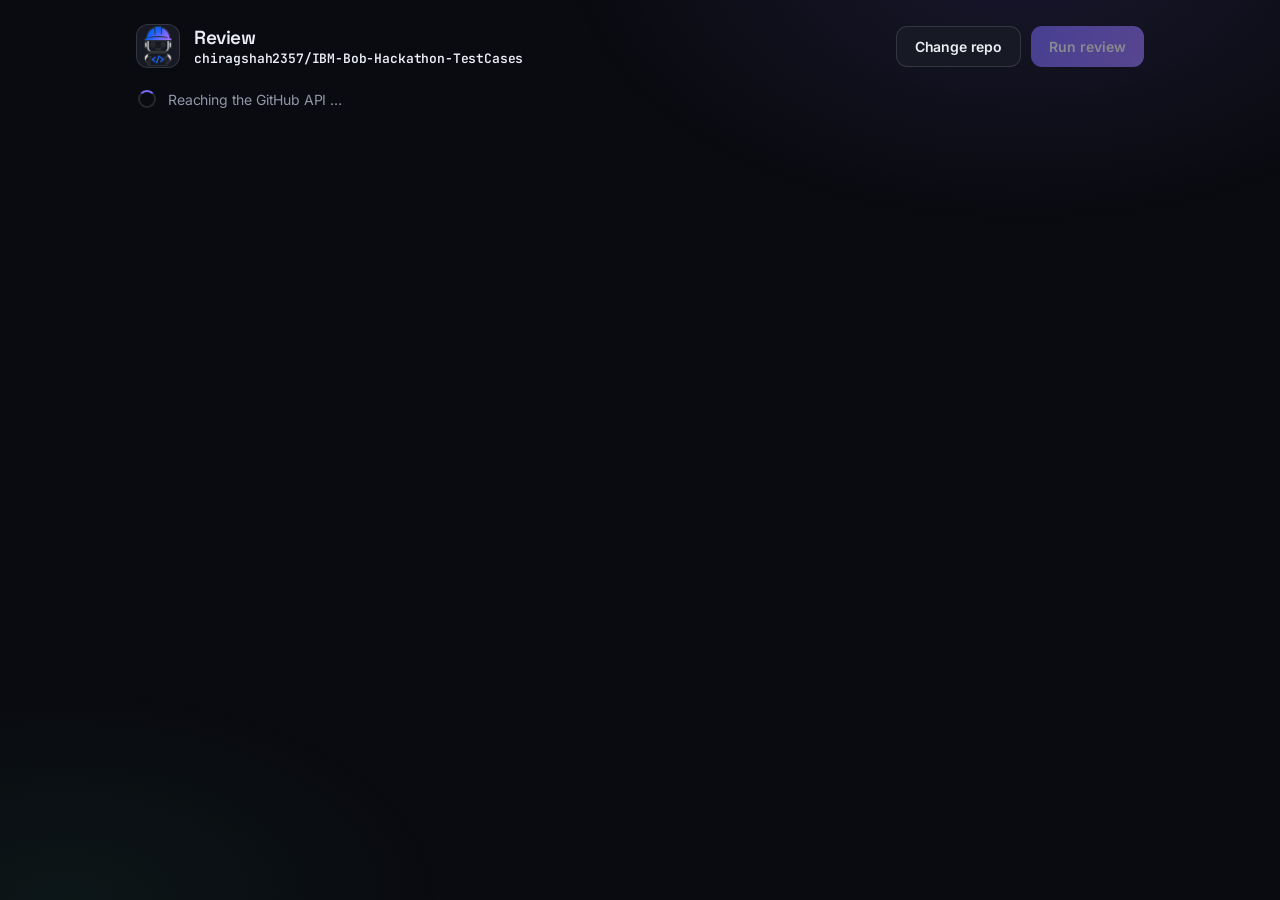
==== commit 6577f25c: "Revert "Reviewboard: playful single-page redesign"" ====
--- a/reviewboard/dashboard.html
+++ b/reviewboard/dashboard.html
@@ -2,9 +2,209 @@
 <html lang="en">
 <head>
 <meta charset="UTF-8" />
-<title>Proof-Carrying Review</title>
-<meta http-equiv="refresh" content="0; url=index.html#watch" />
-<script>location.replace('index.html#watch');</script>
+<meta name="viewport" content="width=device-width, initial-scale=1.0" />
+<title>Review · Proof-Carrying Review</title>
+<link rel="preconnect" href="https://fonts.googleapis.com" />
+<link rel="preconnect" href="https://fonts.gstatic.com" crossorigin />
+<link href="https://fonts.googleapis.com/css2?family=Space+Grotesk:wght@400;500;600;700&family=Inter:wght@400;500;600;700&family=JetBrains+Mono:wght@400;500;600&display=swap" rel="stylesheet" />
+<link rel="stylesheet" href="style.css" />
 </head>
-<body><a href="index.html#watch">Go to the review board</a></body>
+<body>
+<section id="dash">
+  <div class="top">
+    <div class="mini"><img src="assets/bob.png" alt="Bob" /></div>
+    <div>
+      <h2>Review</h2>
+      <div class="repo" id="repoLabel">—</div>
+    </div>
+    <div class="actions">
+      <a class="btn" href="index.html">Change repo</a>
+      <button class="btn primary" id="runBtn" onclick="runReview()" disabled>Run review</button>
+    </div>
+  </div>
+
+  <!-- stage 1: pulling PRs -->
+  <div class="stage-note" id="pulling"><span class="spinner"></span> Connecting to repository &amp; pulling open pull requests…</div>
+
+  <!-- run progress -->
+  <div id="runbar">
+    <div class="bar"><i id="barFill"></i></div>
+    <div class="runmeta"><span class="live" id="runLabel">Starting…</span><span id="runPct">0%</span></div>
+  </div>
+
+  <!-- results (after run) -->
+  <div id="results">
+    <div class="row reveal" id="tiles"></div>
+    <div class="reveal">
+      <div class="sec">Leaderboard</div>
+      <p class="sec-sub">Aggregate across all pulled PRs, scored against the ground-truth answer key.</p>
+      <div class="panel lb"><table>
+        <thead><tr><th>Reviewer</th><th>Recall</th><th>Precision</th><th>Trust</th><th>False alarms</th></tr></thead>
+        <tbody id="lb"></tbody>
+      </table></div>
+    </div>
+    <div class="reveal">
+      <div class="sec">Recall vs PR size</div>
+      <p class="sec-sub">Baselines lose recall as diffs grow. Proof-Carrying Review holds.</p>
+      <div class="panel">
+        <div class="chart" id="chart"></div>
+        <div class="legend">
+          <span><i style="background:var(--grad)"></i> Proof-Carrying</span>
+          <span><i style="background:#6f6a99"></i> Bob built-in</span>
+          <span><i style="background:#3c415a"></i> Naive LLM</span>
+        </div>
+      </div>
+    </div>
+  </div>
+
+  <!-- PR list (present after pull; findings fill after run) -->
+  <div id="prSection" style="display:none">
+    <div class="sec" id="prTitle">Pulled pull requests</div>
+    <p class="sec-sub" id="prSub">Bob read each PR's title and description. Press <b>Run review</b> to review the code.</p>
+    <div class="prlist" id="prlist"></div>
+  </div>
+</section>
+
+<script src="data.js"></script>
+<script>
+const $=s=>document.querySelector(s);
+const esc=t=>(t||'').replace(/&/g,'&amp;').replace(/</g,'&lt;').replace(/>/g,'&gt;');
+const params=new URLSearchParams(location.search);
+const repo=params.get('repo')||DATA.repo;
+$('#repoLabel').innerHTML='<b>'+esc(repo.replace('github.com/',''))+'</b>';
+
+let reviewed=false;
+
+// ---- Stage 1: pull PRs (title + description) ----
+function prCardHTML(p,idx,fresh){
+  const tags=p.clean?'<span class="tag clean">clean</span>':p.categories.map(c=>`<span class="tag ${c}">${c}</span>`).join('');
+  let cnt='<span class="cnt pending">·</span>';
+  if(reviewed) cnt=p.clean?'<span class="cnt zero">0</span>':`<span class="cnt"><span class="ok">${p.found}</span>/${p.planted}</span>`;
+  const body=!reviewed?'' : (p.clean
+    ? `<p class="muted" style="margin:13px 0 2px">No issues — the reviewer correctly surfaced nothing.</p>`
+    : p.findings.map(f=>findingHTML(f)).join(''));
+  return `<div class="pr${fresh?' fresh':''}" id="pr${idx}">
+    <div class="head" onclick="${reviewed?`togglePR(${idx})`:''}">
+      <span class="id">#${p.pr}</span>
+      <div class="meta"><div class="name">${esc(p.title)}</div><div class="desc">${esc(p.desc)}</div></div>
+      <span class="tags">${tags}</span>${cnt}${reviewed?'<span class="chev">▶</span>':''}
+    </div>
+    <div class="body">${body}</div>
+  </div>`;
+}
+function renderPRs(){ $('#prlist').innerHTML=DATA.prs.map((p,idx)=>prCardHTML(p,idx,false)).join(''); }
+
+// real pull: staged status, then fetch OPEN PRs live from the GitHub API
+async function pullPRs(){
+  const note=$('#pulling');
+  const slug=repo.replace(/^https?:\/\//,'').replace('github.com/','').replace(/\/+$/,'');
+  const steps=['Connecting to '+slug+' …','Reaching the GitHub API …','Fetching open pull requests …'];
+  const delays=[600,650,350];
+  const showStep=i=>new Promise(res=>{note.innerHTML='<span class="spinner"></span> '+steps[i];setTimeout(res,delays[i]);});
+  await showStep(0); await showStep(1); await showStep(2);
+
+  let live=null;
+  try{
+    const r=await fetch('https://api.github.com/repos/'+slug+'/pulls?state=open&per_page=100',
+                        {headers:{'Accept':'application/vnd.github+json'}});
+    if(r.ok) live=await r.json();
+  }catch(e){}
+
+  if(live && live.length){
+    const byNum={}; live.forEach(pr=>byNum[String(pr.number).padStart(2,'0')]=pr);
+    DATA.prs=DATA.prs.filter(p=>byNum[p.pr]).sort((a,b)=>a.pr.localeCompare(b.pr));
+    DATA.prs.forEach(p=>{
+      const g=byNum[p.pr];
+      p.title=g.title.replace(/^TICKET-\d+:\s*/i,'');
+      const line=(g.body||'').split('\n').map(s=>s.trim()).find(s=>s && !s.startsWith('#'))||p.desc;
+      p.desc=line.replace(/\[([^\]]+)\]\([^)]+\)/g,'$1').replace(/[*_`]/g,'').slice(0,120);
+      p.url=g.html_url; p.num=g.number; p.draft=g.draft;
+    });
+    note.classList.add('done');
+    note.innerHTML='Pulled <span class="count">'+DATA.prs.length+'</span> open pull requests live from GitHub — read each title &amp; description';
+  }else{
+    note.classList.add('done');
+    note.innerHTML='<span class="count">'+DATA.prs.length+'</span> pull requests (offline snapshot — GitHub API not reachable)';
+  }
+
+  $('#prSection').style.display='block';
+  $('#prlist').innerHTML='';
+  DATA.prs.forEach((p,idx)=>setTimeout(()=>{
+    $('#prlist').insertAdjacentHTML('beforeend',prCardHTML(p,idx,true));
+    if(idx===DATA.prs.length-1) $('#runBtn').disabled=false;
+  },160+idx*120));
+}
+function findingHTML(f){
+  const fixBtn=f.fix?`<button class="tbtn fix" onclick="applyFix(this)">Apply Bob's fix &amp; re-run</button>`:'';
+  return `<div class="finding">
+    <div class="fh"><span class="fid">${f.id}</span><span class="sev ${f.severity}">${f.severity}</span><span class="tag ${f.category}">${f.category}</span></div>
+    <div class="claim">${esc(f.claim)}</div>
+    <div class="loc">${f.file}:${f.line}</div>
+    <div class="code"><div class="cbar"><span class="fn mono">${f.test}</span></div><pre>${esc(f.code)}</pre></div>
+    <div class="runrow">
+      <button class="tbtn" onclick="runTest(this)">Run test</button>${fixBtn}
+      <span class="status fail">✗ Failed — bug reproduced</span>
+      <span class="status pass">✓ Passed — fix verified</span>
+    </div>
+    <div class="out fail"><pre>${esc(f.fail)}</pre></div>
+    ${f.fix?`<div class="out pass"><pre>${esc('$ pytest '+f.test+'\n'+f.fix+'\n\n1 passed in 0.03s')}</pre></div>`:''}
+  </div>`;
+}
+function togglePR(i){document.getElementById('pr'+i).classList.toggle('open');}
+function runTest(b){const x=b.closest('.finding');x.querySelector('.status.fail').classList.add('show');x.querySelector('.out.fail').classList.add('show');b.disabled=true;b.textContent='Test run';}
+function applyFix(b){const x=b.closest('.finding');x.querySelector('.status.pass').classList.add('show');x.querySelector('.out.pass').classList.add('show');b.disabled=true;b.textContent='Fixed ✓';}
+
+// ---- results painters ----
+function paintTiles(){const o=DATA.leaderboard.ours,b=DATA.leaderboard.bob,n=DATA.leaderboard.naive;
+  $('#tiles').innerHTML=[
+    ['Recall',o.recall+'<span class="u">%</span>','+'+(o.recall-b.recall)+' vs Bob built-in'],
+    ['Precision',o.precision+'<span class="u">%</span>','+'+(o.precision-n.precision)+' vs Naive LLM'],
+    ['Trust score',o.trust+'<span class="u">%</span>','every finding proven'],
+    ['Noise / clean PR',o.noise,'fewest false alarms'],
+  ].map(([h,m,d])=>`<div class="panel tile"><h3>${h}</h3><div class="metric">${m}</div><div class="delta">${d}</div></div>`).join('');}
+function paintLB(){const bar=(v,g)=>`<div class="barcell"><div class="track"><i style="width:${v}%;background:${g}"></i></div><span class="num">${v}%</span></div>`;
+  const rows=[['ours','Proof-Carrying','ours','var(--grad)'],['bob','Bob built-in','bob','#6f6a99'],['naive','Naive LLM','naive','#3c415a']];
+  $('#lb').innerHTML=rows.map(([k,label,cls,g],i)=>{const d=DATA.leaderboard[k];
+    return `<tr class="${i===0?'win':''}"><td><span class="who ${cls}"><span class="dot"></span>${label}${i===0?' <span class="crown">★</span>':''}</span></td>
+      <td>${bar(d.recall,g)}</td><td>${bar(d.precision,g)}</td><td>${d.trust}%</td><td>${d.false_alarms}</td></tr>`;}).join('');}
+function paintChart(){$('#chart').innerHTML=DATA.sizeBuckets.map(s=>`
+  <div class="grp"><div class="bars">
+    <div class="gb ours" style="height:${s.ours*1.4}px"><span class="v">${s.ours}</span></div>
+    <div class="gb bob" style="height:${s.bob*1.4}px"><span class="v">${s.bob}</span></div>
+    <div class="gb naive" style="height:${s.naive*1.4}px"><span class="v">${s.naive}</span></div>
+  </div><div class="lab">${s.size}<small>${s.lines}</small></div></div>`).join('');}
+
+// ---- Stage 2: run review ----
+let running=false;
+function runReview(){
+  if(running||reviewed)return;running=true;
+  $('#runBtn').disabled=true;$('#runbar').classList.add('show');
+  const steps=[
+    ['Reading each PR — title, description, ticket, SPEC & STYLE',10],
+    ['Spawning 4 reviewer subagents (spec · bugs · coverage · style)',28],
+    ['Reviewing code across 12 PRs',48],
+    ['Prover — writing a failing test per candidate finding',70],
+    ['Running proof tests with pytest',88],
+    ['Scoring & writing findings.json',100],
+  ];
+  let i=0;(function tick(){
+    if(i>=steps.length){
+      $('#runLabel').textContent='Review complete — 19 findings, each proven by a failing test';
+      running=false;reviewed=true;
+      setTimeout(()=>{
+        $('#runbar').classList.remove('show');
+        paintTiles();paintLB();paintChart();$('#results').classList.add('show');
+        $('#prTitle').textContent='Findings by pull request';
+        $('#prSub').innerHTML='Each finding is backed by a failing test. Click a PR, then run the test — red now, green after Bob’s fix.';
+        renderPRs();
+      },450);return;}
+    const [label,pct]=steps[i++];
+    $('#runLabel').textContent=label;$('#runPct').textContent=pct+'%';$('#barFill').style.width=pct+'%';
+    setTimeout(tick,700+Math.random()*480);
+  })();
+}
+
+pullPRs(); // buffering: connect -> fetch -> stream PRs
+</script>
+</body>
 </html>
--- a/reviewboard/style.css
+++ b/reviewboard/style.css
@@ -0,0 +1,215 @@
+/* ===== Proof-Carrying Review — refined dark, editorial ===== */
+:root{
+  --bg:#0a0b10;
+  --surface:#12141c;
+  --surface2:#171a24;
+  --ink:#eceef5; --muted:#9096a8; --faint:#5f6478;
+  --line:rgba(255,255,255,.07);
+  --line2:rgba(255,255,255,.12);
+  --accent:#7c6cff;        /* indigo-violet, single accent */
+  --accent2:#9d7bff;
+  --accent-soft:rgba(124,108,255,.14);
+  --good:#3ecf8e; --good-soft:rgba(62,207,142,.12);
+  --bad:#ff5d73;  --bad-soft:rgba(255,93,115,.10);
+  --gold:#e8b45c;
+  --grad:linear-gradient(120deg,#7c6cff,#9d7bff);
+  --shadow:0 20px 50px -28px rgba(0,0,0,.85);
+  --r:16px;
+}
+*{box-sizing:border-box}
+html,body{margin:0;height:100%}
+body{
+  font-family:Inter,system-ui,sans-serif;color:var(--ink);background:var(--bg);
+  -webkit-font-smoothing:antialiased;letter-spacing:-.01em;overflow-x:hidden;
+}
+body::before{content:"";position:fixed;inset:0;z-index:-1;pointer-events:none;
+  background:
+    radial-gradient(60% 50% at 80% -5%,rgba(124,108,255,.12),transparent 60%),
+    radial-gradient(50% 40% at 5% 100%,rgba(62,207,142,.06),transparent 60%);}
+.mono{font-family:'JetBrains Mono',ui-monospace,monospace}
+.display{font-family:'Space Grotesk',Inter,sans-serif;letter-spacing:-.03em}
+
+.panel{background:var(--surface);border:1px solid var(--line);border-radius:var(--r);box-shadow:var(--shadow)}
+
+/* ---------------- LANDING ---------------- */
+#landing{min-height:100vh;display:grid;place-items:center;overflow:hidden}
+.hero{width:100%;max-width:720px;padding:32px 24px;animation:rise .7s cubic-bezier(.2,.8,.2,1)}
+.brandline{display:flex;align-items:center;gap:12px;margin-bottom:22px}
+.brandline .logo{width:40px;height:40px;border-radius:11px;background:var(--surface2);border:1px solid var(--line2);display:grid;place-items:center}
+.brandline .logo img{width:26px}
+.brandline .nm{font-weight:600;font-size:15px}
+.brandline .nm small{display:block;color:var(--faint);font-size:12px;font-weight:500}
+.brandline .tag{margin-left:auto;font-size:12px;color:var(--muted);border:1px solid var(--line);padding:6px 12px;border-radius:999px}
+h1{font-family:'Space Grotesk',sans-serif;font-size:clamp(38px,6.4vw,62px);line-height:1.02;font-weight:600;
+  letter-spacing:-.04em;margin:0}
+h1 .g{color:var(--accent2)}
+.sub{color:var(--muted);font-size:clamp(15px,2.1vw,18px);margin:16px 0 0;max-width:520px;line-height:1.5;font-weight:400}
+.reviewbox{margin-top:26px;display:flex;gap:10px;background:var(--surface);border:1px solid var(--line2);
+  border-radius:14px;padding:8px 8px 8px 16px;align-items:center;box-shadow:var(--shadow)}
+.reviewbox svg{flex:none;color:var(--faint)}
+.reviewbox input{flex:1;background:none;border:0;outline:none;color:var(--ink);font-family:'JetBrains Mono',monospace;
+  font-size:14px;padding:10px 0}
+.reviewbox input::placeholder{color:var(--faint)}
+.reviewbox button{border:0;cursor:pointer;font-family:inherit;font-weight:600;font-size:15px;color:#fff;
+  padding:12px 22px;border-radius:10px;background:var(--grad);transition:filter .15s,transform .15s;white-space:nowrap}
+.reviewbox button:hover{filter:brightness(1.08);transform:translateY(-1px)}
+.hint{margin-top:11px;color:var(--faint);font-size:13px}
+.hint b{color:var(--muted);font-weight:600}
+@keyframes rise{from{opacity:0;transform:translateY(18px)}to{opacity:1;transform:none}}
+
+/* ---------------- DASHBOARD ---------------- */
+#dash{padding:20px clamp(14px,4vw,36px) 80px;max-width:1080px;margin:0 auto}
+.top{display:flex;align-items:center;gap:14px;margin:4px 0 22px}
+.top .mini{width:44px;height:44px;border-radius:12px;background:var(--surface2);border:1px solid var(--line2);display:grid;place-items:center}
+.top .mini img{width:28px}
+.top .repo{font-family:'JetBrains Mono',monospace;font-size:13px;color:var(--muted)}
+.top .repo b{color:var(--ink);font-weight:600}
+.top h2{margin:0;font-family:'Space Grotesk',sans-serif;font-size:19px;font-weight:600;letter-spacing:-.02em}
+.top .actions{margin-left:auto;display:flex;gap:10px}
+.btn{border:1px solid var(--line2);background:var(--surface2);color:var(--ink);font-family:inherit;font-weight:600;
+  font-size:14px;padding:11px 18px;border-radius:11px;cursor:pointer;transition:.15s;text-decoration:none;display:inline-flex;align-items:center;gap:8px}
+.btn:hover{border-color:var(--accent);color:#fff}
+.btn.primary{border:0;background:var(--grad);color:#fff}
+.btn.primary:hover{filter:brightness(1.08)}
+.btn:disabled{opacity:.5;cursor:default}
+
+/* stage: pulling */
+.stage-note{display:flex;align-items:center;gap:12px;color:var(--muted);font-size:14px;margin:8px 2px 18px}
+.spinner{width:18px;height:18px;border-radius:50%;border:2px solid var(--line2);border-top-color:var(--accent);animation:spin .8s linear infinite}
+@keyframes spin{to{transform:rotate(360deg)}}
+
+/* run bar */
+#runbar{display:none;margin:6px 0 4px}
+#runbar.show{display:block;animation:rise .35s}
+.bar{height:8px;border-radius:999px;background:var(--surface2);overflow:hidden;border:1px solid var(--line)}
+.bar>i{display:block;height:100%;width:0;background:var(--grad);border-radius:999px;transition:width .35s cubic-bezier(.3,.9,.3,1)}
+.runmeta{display:flex;justify-content:space-between;font-size:13px;color:var(--muted);margin-top:10px;font-weight:500}
+.runmeta .live{color:var(--ink)}
+
+/* section headers */
+.sec{font-family:'Space Grotesk',sans-serif;font-size:15px;font-weight:600;margin:30px 2px 3px;letter-spacing:-.01em}
+.sec-sub{color:var(--muted);font-size:13px;margin:0 2px 14px}
+
+#results{display:none}
+#results.show{display:block}
+.reveal{opacity:0;transform:translateY(14px);animation:pop .55s forwards}
+.reveal:nth-child(2){animation-delay:.08s}.reveal:nth-child(3){animation-delay:.16s}.reveal:nth-child(4){animation-delay:.24s}
+@keyframes pop{to{opacity:1;transform:none}}
+
+.row{display:grid;grid-template-columns:repeat(4,1fr);gap:14px}
+@media(max-width:880px){.row{grid-template-columns:repeat(2,1fr)}}
+.tile{padding:18px 20px}
+.tile h3{margin:0 0 12px;font-size:12px;font-weight:600;color:var(--muted);letter-spacing:.02em}
+.tile .metric{font-family:'Space Grotesk',sans-serif;font-size:42px;font-weight:600;letter-spacing:-.04em;line-height:1}
+.tile .metric .u{font-size:17px;color:var(--muted);font-weight:600;margin-left:1px}
+.tile .delta{font-size:12px;font-weight:600;margin-top:10px;color:var(--good)}
+.tile .delta.flat{color:var(--muted)}
+
+/* leaderboard */
+.lb{padding:6px 6px 2px}
+table{width:100%;border-collapse:collapse}
+th,td{text-align:left;padding:13px 12px;font-size:14px;border-bottom:1px solid var(--line)}
+th{color:var(--faint);font-weight:600;font-size:11px;letter-spacing:.04em;text-transform:uppercase}
+tr:last-child td{border-bottom:0}
+tr.win td{background:rgba(232,180,92,.05)}
+.who{display:inline-flex;align-items:center;gap:9px;font-weight:600}
+.who .dot{width:9px;height:9px;border-radius:3px}
+.who.ours .dot{background:var(--accent)} .who.bob .dot{background:#6f6a99} .who.naive .dot{background:#454a63}
+.who .crown{color:var(--gold);font-size:12px}
+.barcell{display:flex;align-items:center;gap:11px}
+.barcell .track{flex:1;height:7px;border-radius:999px;background:var(--surface2);overflow:hidden}
+.barcell .track>i{display:block;height:100%;border-radius:999px}
+.num{font-variant-numeric:tabular-nums;font-weight:600;min-width:44px;text-align:right;font-family:'JetBrains Mono',monospace;font-size:13px}
+
+/* chart */
+.chart{padding:24px 20px 12px;display:flex;gap:20px;align-items:flex-end;justify-content:space-around;min-height:220px}
+.grp{flex:1;display:flex;flex-direction:column;align-items:center;gap:12px}
+.bars{display:flex;gap:9px;align-items:flex-end;height:150px}
+.gb{width:24px;border-radius:6px 6px 2px 2px;position:relative;transition:height .8s cubic-bezier(.3,.9,.3,1)}
+.gb.ours{background:var(--grad)} .gb.bob{background:#6f6a99} .gb.naive{background:#3c415a}
+.gb .v{position:absolute;top:-20px;left:50%;transform:translateX(-50%);font-size:12px;font-weight:600;color:var(--muted);font-family:'JetBrains Mono',monospace}
+.grp .lab{font-weight:600;font-size:14px;text-align:center}
+.grp .lab small{display:block;color:var(--faint);font-weight:500;font-size:11px;margin-top:2px}
+.legend{display:flex;gap:18px;justify-content:center;padding:4px 0 14px}
+.legend span{display:inline-flex;align-items:center;gap:8px;font-size:12px;color:var(--muted);font-weight:500}
+.legend i{width:11px;height:11px;border-radius:3px}
+
+/* PR list + drill-down */
+.prlist{display:grid;gap:10px}
+.pr{border:1px solid var(--line);border-radius:14px;overflow:hidden;background:var(--surface)}
+.pr .head{display:flex;align-items:center;gap:14px;padding:15px 18px;cursor:pointer;transition:background .15s}
+.pr .head:hover{background:var(--surface2)}
+.pr .id{font-family:'JetBrains Mono',monospace;font-weight:600;color:var(--accent2);min-width:42px;font-size:14px}
+.pr .meta{flex:1;min-width:0}
+.pr .name{font-weight:600;font-size:15px}
+.pr .desc{color:var(--muted);font-size:13px;margin-top:2px;white-space:nowrap;overflow:hidden;text-overflow:ellipsis}
+.pr .tags{display:flex;gap:6px;flex-wrap:wrap}
+.tag{font-size:11px;font-weight:600;padding:4px 9px;border-radius:7px}
+.tag.spec{background:var(--accent-soft);color:#c3bcff}
+.tag.security{background:var(--bad-soft);color:#ffb3bd}
+.tag.bug{background:rgba(232,180,92,.12);color:#f0cd90}
+.tag.style{background:rgba(255,255,255,.06);color:var(--muted)}
+.tag.coverage{background:var(--good-soft);color:#9ff0cb}
+.tag.clean{background:var(--good-soft);color:#9ff0cb}
+.pr .cnt{font-family:'JetBrains Mono',monospace;font-weight:600;font-size:14px;min-width:42px;text-align:right}
+.pr .cnt .ok{color:var(--good)} .pr .cnt.zero{color:var(--faint)} .pr .cnt.pending{color:var(--faint)}
+.pr .chev{color:var(--faint);transition:transform .2s;font-size:11px}
+.pr.open .chev{transform:rotate(90deg)}
+.pr .body{display:none;padding:2px 18px 16px;border-top:1px solid var(--line)}
+.pr.open .body{display:block;animation:rise .3s}
+.finding{border:1px solid var(--line);border-radius:11px;padding:15px;margin-top:12px;background:var(--surface2)}
+.finding .fh{display:flex;align-items:center;gap:9px;flex-wrap:wrap}
+.finding .fid{font-family:'JetBrains Mono',monospace;font-weight:600;color:var(--accent2);font-size:13px}
+.sev{font-size:10px;font-weight:700;padding:3px 8px;border-radius:6px;letter-spacing:.03em;text-transform:uppercase}
+.sev.high{background:var(--bad-soft);color:#ffb3bd} .sev.med{background:rgba(232,180,92,.14);color:#f0cd90} .sev.low{background:rgba(255,255,255,.06);color:var(--muted)}
+.finding .claim{font-weight:500;margin:9px 0 4px;font-size:14px}
+.finding .loc{font-family:'JetBrains Mono',monospace;font-size:12px;color:var(--faint)}
+.code{margin-top:11px;border-radius:9px;border:1px solid var(--line);overflow:hidden;background:#0b0c14}
+.code .cbar{display:flex;align-items:center;gap:8px;padding:8px 12px;border-bottom:1px solid var(--line)}
+.code .cbar .fn{font-family:'JetBrains Mono',monospace;font-size:12px;color:var(--faint)}
+.code pre{margin:0;padding:12px 14px;font-family:'JetBrains Mono',monospace;font-size:12.5px;line-height:1.6;color:#cdd2ec;overflow:auto}
+.runrow{display:flex;align-items:center;gap:10px;margin-top:12px;flex-wrap:wrap}
+.tbtn{border:1px solid var(--line2);background:var(--surface);color:var(--ink);font-family:inherit;font-weight:600;
+  font-size:13px;padding:9px 15px;border-radius:9px;cursor:pointer;display:inline-flex;align-items:center;gap:7px;transition:.15s}
+.tbtn:hover{border-color:var(--accent)}
+.tbtn.fix{background:var(--good-soft);border-color:rgba(62,207,142,.35);color:#a6f0d0}
+.tbtn:disabled{opacity:.6;cursor:default}
+.status{font-weight:600;font-size:13px;display:none;align-items:center;gap:7px}
+.status.show{display:inline-flex;animation:rise .3s}
+.status.fail{color:var(--bad)} .status.pass{color:var(--good)}
+.out{display:none;margin-top:10px;border-radius:9px;overflow:hidden;border:1px solid var(--line)}
+.out.show{display:block;animation:rise .3s}
+.out pre{margin:0;padding:11px 14px;font-family:'JetBrains Mono',monospace;font-size:12px;line-height:1.55;white-space:pre-wrap}
+.out.fail pre{background:var(--bad-soft);color:#ffbcc6;border-left:2px solid var(--bad)}
+.out.pass pre{background:var(--good-soft);color:#a6f0d0;border-left:2px solid var(--good)}
+.muted{color:var(--muted)}
+
+/* ---------- landing side motion + refined button ---------- */
+#landing{position:relative}
+.fx{position:fixed;top:0;bottom:0;width:clamp(140px,17vw,300px);overflow:hidden;z-index:0;pointer-events:none;
+  opacity:.5;-webkit-mask:linear-gradient(180deg,transparent,#000 18%,#000 82%,transparent);
+  mask:linear-gradient(180deg,transparent,#000 18%,#000 82%,transparent)}
+.fx.left{left:0} .fx.right{right:0}
+.fx .stream{display:flex;flex-direction:column;gap:10px;padding:0 18px;animation:streamUp 26s linear infinite}
+.fx.right .stream{animation-duration:34s;animation-direction:reverse}
+@keyframes streamUp{from{transform:translateY(0)}to{transform:translateY(-50%)}}
+.dline{font-family:'JetBrains Mono',monospace;font-size:12px;line-height:1.5;white-space:nowrap;
+  padding:6px 10px;border-radius:7px;border:1px solid var(--line);background:rgba(255,255,255,.02);color:var(--faint)}
+.dline.add{color:#7fe0b0;border-color:rgba(62,207,142,.18);background:var(--good-soft)}
+.dline.del{color:#ff9fab;border-color:rgba(255,93,115,.18);background:var(--bad-soft)}
+.dline.test{color:#c3bcff;border-color:rgba(124,108,255,.18);background:var(--accent-soft)}
+.hero{position:relative;z-index:2}
+@media(max-width:960px){.fx{display:none}}
+
+/* refined review button (not a generic gradient pill) */
+.reviewbox button{background:var(--ink);color:#0a0b10;border-radius:10px;font-weight:600;padding:12px 20px;
+  display:inline-flex;align-items:center;gap:9px}
+.reviewbox button:hover{filter:none;background:#fff;transform:none}
+.reviewbox button .arw{display:inline-flex;transition:transform .18s}
+.reviewbox button:hover .arw{transform:translateX(4px)}
+
+/* progressive PR card appearance during "pull" */
+@keyframes prIn{from{opacity:0;transform:translateY(10px)}to{opacity:1;transform:none}}
+.pr.fresh{animation:prIn .34s cubic-bezier(.2,.8,.2,1) both}
+.stage-note.done{color:var(--good)}
+.stage-note .count{color:var(--ink);font-weight:600}
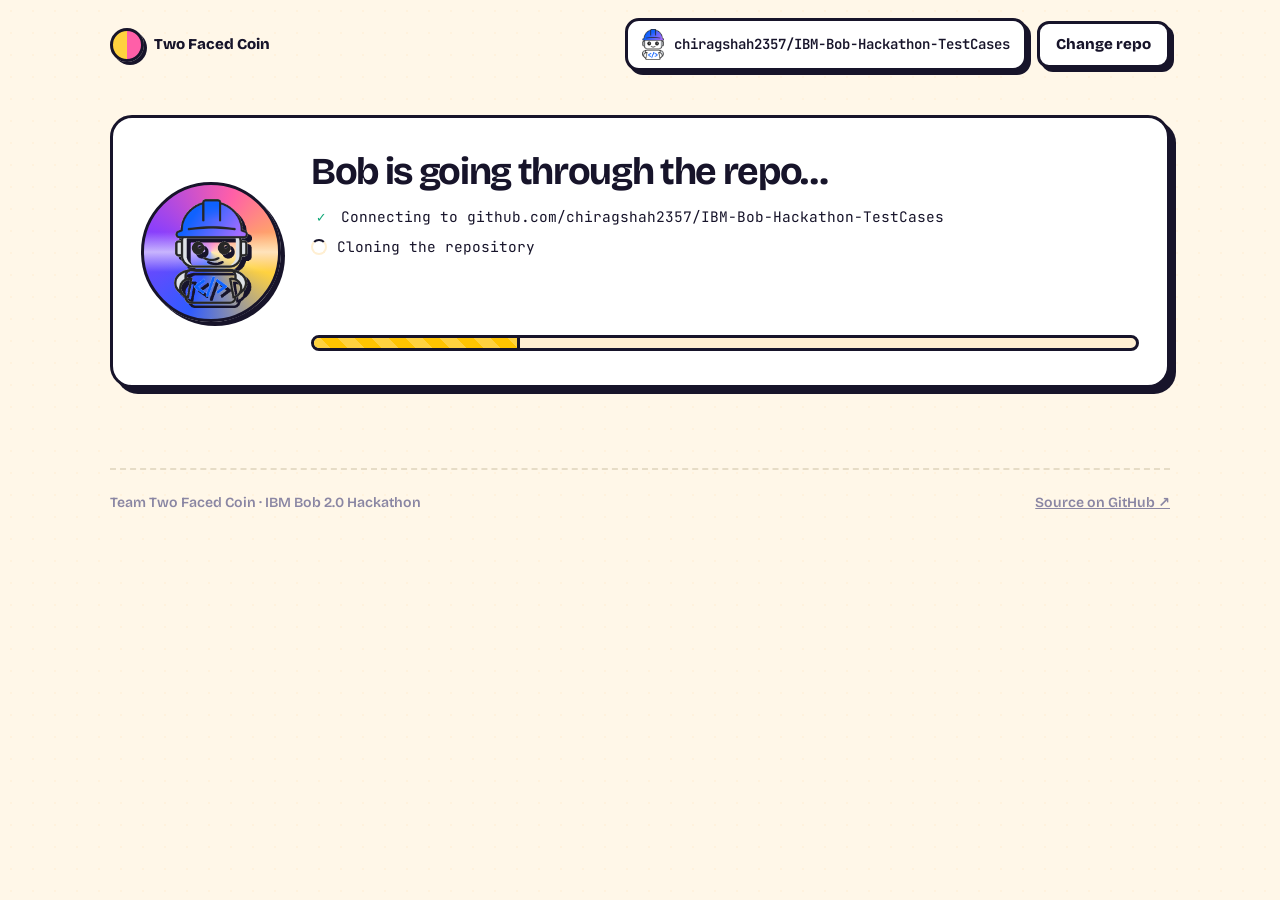
==== commit b55fd108: "feat(reviewboard): homepage + review page - Homepage: team name, editable GitHub repo link and a Rev" ====
--- a/reviewboard/dashboard.html
+++ b/reviewboard/dashboard.html
@@ -2,209 +2,9 @@
 <html lang="en">
 <head>
 <meta charset="UTF-8" />
-<meta name="viewport" content="width=device-width, initial-scale=1.0" />
-<title>Review · Proof-Carrying Review</title>
-<link rel="preconnect" href="https://fonts.googleapis.com" />
-<link rel="preconnect" href="https://fonts.gstatic.com" crossorigin />
-<link href="https://fonts.googleapis.com/css2?family=Space+Grotesk:wght@400;500;600;700&family=Inter:wght@400;500;600;700&family=JetBrains+Mono:wght@400;500;600&display=swap" rel="stylesheet" />
-<link rel="stylesheet" href="style.css" />
+<title>Proof-Carrying Review</title>
+<meta http-equiv="refresh" content="0; url=review.html" />
+<script>location.replace('review.html');</script>
 </head>
-<body>
-<section id="dash">
-  <div class="top">
-    <div class="mini"><img src="assets/bob.png" alt="Bob" /></div>
-    <div>
-      <h2>Review</h2>
-      <div class="repo" id="repoLabel">—</div>
-    </div>
-    <div class="actions">
-      <a class="btn" href="index.html">Change repo</a>
-      <button class="btn primary" id="runBtn" onclick="runReview()" disabled>Run review</button>
-    </div>
-  </div>
-
-  <!-- stage 1: pulling PRs -->
-  <div class="stage-note" id="pulling"><span class="spinner"></span> Connecting to repository &amp; pulling open pull requests…</div>
-
-  <!-- run progress -->
-  <div id="runbar">
-    <div class="bar"><i id="barFill"></i></div>
-    <div class="runmeta"><span class="live" id="runLabel">Starting…</span><span id="runPct">0%</span></div>
-  </div>
-
-  <!-- results (after run) -->
-  <div id="results">
-    <div class="row reveal" id="tiles"></div>
-    <div class="reveal">
-      <div class="sec">Leaderboard</div>
-      <p class="sec-sub">Aggregate across all pulled PRs, scored against the ground-truth answer key.</p>
-      <div class="panel lb"><table>
-        <thead><tr><th>Reviewer</th><th>Recall</th><th>Precision</th><th>Trust</th><th>False alarms</th></tr></thead>
-        <tbody id="lb"></tbody>
-      </table></div>
-    </div>
-    <div class="reveal">
-      <div class="sec">Recall vs PR size</div>
-      <p class="sec-sub">Baselines lose recall as diffs grow. Proof-Carrying Review holds.</p>
-      <div class="panel">
-        <div class="chart" id="chart"></div>
-        <div class="legend">
-          <span><i style="background:var(--grad)"></i> Proof-Carrying</span>
-          <span><i style="background:#6f6a99"></i> Bob built-in</span>
-          <span><i style="background:#3c415a"></i> Naive LLM</span>
-        </div>
-      </div>
-    </div>
-  </div>
-
-  <!-- PR list (present after pull; findings fill after run) -->
-  <div id="prSection" style="display:none">
-    <div class="sec" id="prTitle">Pulled pull requests</div>
-    <p class="sec-sub" id="prSub">Bob read each PR's title and description. Press <b>Run review</b> to review the code.</p>
-    <div class="prlist" id="prlist"></div>
-  </div>
-</section>
-
-<script src="data.js"></script>
-<script>
-const $=s=>document.querySelector(s);
-const esc=t=>(t||'').replace(/&/g,'&amp;').replace(/</g,'&lt;').replace(/>/g,'&gt;');
-const params=new URLSearchParams(location.search);
-const repo=params.get('repo')||DATA.repo;
-$('#repoLabel').innerHTML='<b>'+esc(repo.replace('github.com/',''))+'</b>';
-
-let reviewed=false;
-
-// ---- Stage 1: pull PRs (title + description) ----
-function prCardHTML(p,idx,fresh){
-  const tags=p.clean?'<span class="tag clean">clean</span>':p.categories.map(c=>`<span class="tag ${c}">${c}</span>`).join('');
-  let cnt='<span class="cnt pending">·</span>';
-  if(reviewed) cnt=p.clean?'<span class="cnt zero">0</span>':`<span class="cnt"><span class="ok">${p.found}</span>/${p.planted}</span>`;
-  const body=!reviewed?'' : (p.clean
-    ? `<p class="muted" style="margin:13px 0 2px">No issues — the reviewer correctly surfaced nothing.</p>`
-    : p.findings.map(f=>findingHTML(f)).join(''));
-  return `<div class="pr${fresh?' fresh':''}" id="pr${idx}">
-    <div class="head" onclick="${reviewed?`togglePR(${idx})`:''}">
-      <span class="id">#${p.pr}</span>
-      <div class="meta"><div class="name">${esc(p.title)}</div><div class="desc">${esc(p.desc)}</div></div>
-      <span class="tags">${tags}</span>${cnt}${reviewed?'<span class="chev">▶</span>':''}
-    </div>
-    <div class="body">${body}</div>
-  </div>`;
-}
-function renderPRs(){ $('#prlist').innerHTML=DATA.prs.map((p,idx)=>prCardHTML(p,idx,false)).join(''); }
-
-// real pull: staged status, then fetch OPEN PRs live from the GitHub API
-async function pullPRs(){
-  const note=$('#pulling');
-  const slug=repo.replace(/^https?:\/\//,'').replace('github.com/','').replace(/\/+$/,'');
-  const steps=['Connecting to '+slug+' …','Reaching the GitHub API …','Fetching open pull requests …'];
-  const delays=[600,650,350];
-  const showStep=i=>new Promise(res=>{note.innerHTML='<span class="spinner"></span> '+steps[i];setTimeout(res,delays[i]);});
-  await showStep(0); await showStep(1); await showStep(2);
-
-  let live=null;
-  try{
-    const r=await fetch('https://api.github.com/repos/'+slug+'/pulls?state=open&per_page=100',
-                        {headers:{'Accept':'application/vnd.github+json'}});
-    if(r.ok) live=await r.json();
-  }catch(e){}
-
-  if(live && live.length){
-    const byNum={}; live.forEach(pr=>byNum[String(pr.number).padStart(2,'0')]=pr);
-    DATA.prs=DATA.prs.filter(p=>byNum[p.pr]).sort((a,b)=>a.pr.localeCompare(b.pr));
-    DATA.prs.forEach(p=>{
-      const g=byNum[p.pr];
-      p.title=g.title.replace(/^TICKET-\d+:\s*/i,'');
-      const line=(g.body||'').split('\n').map(s=>s.trim()).find(s=>s && !s.startsWith('#'))||p.desc;
-      p.desc=line.replace(/\[([^\]]+)\]\([^)]+\)/g,'$1').replace(/[*_`]/g,'').slice(0,120);
-      p.url=g.html_url; p.num=g.number; p.draft=g.draft;
-    });
-    note.classList.add('done');
-    note.innerHTML='Pulled <span class="count">'+DATA.prs.length+'</span> open pull requests live from GitHub — read each title &amp; description';
-  }else{
-    note.classList.add('done');
-    note.innerHTML='<span class="count">'+DATA.prs.length+'</span> pull requests (offline snapshot — GitHub API not reachable)';
-  }
-
-  $('#prSection').style.display='block';
-  $('#prlist').innerHTML='';
-  DATA.prs.forEach((p,idx)=>setTimeout(()=>{
-    $('#prlist').insertAdjacentHTML('beforeend',prCardHTML(p,idx,true));
-    if(idx===DATA.prs.length-1) $('#runBtn').disabled=false;
-  },160+idx*120));
-}
-function findingHTML(f){
-  const fixBtn=f.fix?`<button class="tbtn fix" onclick="applyFix(this)">Apply Bob's fix &amp; re-run</button>`:'';
-  return `<div class="finding">
-    <div class="fh"><span class="fid">${f.id}</span><span class="sev ${f.severity}">${f.severity}</span><span class="tag ${f.category}">${f.category}</span></div>
-    <div class="claim">${esc(f.claim)}</div>
-    <div class="loc">${f.file}:${f.line}</div>
-    <div class="code"><div class="cbar"><span class="fn mono">${f.test}</span></div><pre>${esc(f.code)}</pre></div>
-    <div class="runrow">
-      <button class="tbtn" onclick="runTest(this)">Run test</button>${fixBtn}
-      <span class="status fail">✗ Failed — bug reproduced</span>
-      <span class="status pass">✓ Passed — fix verified</span>
-    </div>
-    <div class="out fail"><pre>${esc(f.fail)}</pre></div>
-    ${f.fix?`<div class="out pass"><pre>${esc('$ pytest '+f.test+'\n'+f.fix+'\n\n1 passed in 0.03s')}</pre></div>`:''}
-  </div>`;
-}
-function togglePR(i){document.getElementById('pr'+i).classList.toggle('open');}
-function runTest(b){const x=b.closest('.finding');x.querySelector('.status.fail').classList.add('show');x.querySelector('.out.fail').classList.add('show');b.disabled=true;b.textContent='Test run';}
-function applyFix(b){const x=b.closest('.finding');x.querySelector('.status.pass').classList.add('show');x.querySelector('.out.pass').classList.add('show');b.disabled=true;b.textContent='Fixed ✓';}
-
-// ---- results painters ----
-function paintTiles(){const o=DATA.leaderboard.ours,b=DATA.leaderboard.bob,n=DATA.leaderboard.naive;
-  $('#tiles').innerHTML=[
-    ['Recall',o.recall+'<span class="u">%</span>','+'+(o.recall-b.recall)+' vs Bob built-in'],
-    ['Precision',o.precision+'<span class="u">%</span>','+'+(o.precision-n.precision)+' vs Naive LLM'],
-    ['Trust score',o.trust+'<span class="u">%</span>','every finding proven'],
-    ['Noise / clean PR',o.noise,'fewest false alarms'],
-  ].map(([h,m,d])=>`<div class="panel tile"><h3>${h}</h3><div class="metric">${m}</div><div class="delta">${d}</div></div>`).join('');}
-function paintLB(){const bar=(v,g)=>`<div class="barcell"><div class="track"><i style="width:${v}%;background:${g}"></i></div><span class="num">${v}%</span></div>`;
-  const rows=[['ours','Proof-Carrying','ours','var(--grad)'],['bob','Bob built-in','bob','#6f6a99'],['naive','Naive LLM','naive','#3c415a']];
-  $('#lb').innerHTML=rows.map(([k,label,cls,g],i)=>{const d=DATA.leaderboard[k];
-    return `<tr class="${i===0?'win':''}"><td><span class="who ${cls}"><span class="dot"></span>${label}${i===0?' <span class="crown">★</span>':''}</span></td>
-      <td>${bar(d.recall,g)}</td><td>${bar(d.precision,g)}</td><td>${d.trust}%</td><td>${d.false_alarms}</td></tr>`;}).join('');}
-function paintChart(){$('#chart').innerHTML=DATA.sizeBuckets.map(s=>`
-  <div class="grp"><div class="bars">
-    <div class="gb ours" style="height:${s.ours*1.4}px"><span class="v">${s.ours}</span></div>
-    <div class="gb bob" style="height:${s.bob*1.4}px"><span class="v">${s.bob}</span></div>
-    <div class="gb naive" style="height:${s.naive*1.4}px"><span class="v">${s.naive}</span></div>
-  </div><div class="lab">${s.size}<small>${s.lines}</small></div></div>`).join('');}
-
-// ---- Stage 2: run review ----
-let running=false;
-function runReview(){
-  if(running||reviewed)return;running=true;
-  $('#runBtn').disabled=true;$('#runbar').classList.add('show');
-  const steps=[
-    ['Reading each PR — title, description, ticket, SPEC & STYLE',10],
-    ['Spawning 4 reviewer subagents (spec · bugs · coverage · style)',28],
-    ['Reviewing code across 12 PRs',48],
-    ['Prover — writing a failing test per candidate finding',70],
-    ['Running proof tests with pytest',88],
-    ['Scoring & writing findings.json',100],
-  ];
-  let i=0;(function tick(){
-    if(i>=steps.length){
-      $('#runLabel').textContent='Review complete — 19 findings, each proven by a failing test';
-      running=false;reviewed=true;
-      setTimeout(()=>{
-        $('#runbar').classList.remove('show');
-        paintTiles();paintLB();paintChart();$('#results').classList.add('show');
-        $('#prTitle').textContent='Findings by pull request';
-        $('#prSub').innerHTML='Each finding is backed by a failing test. Click a PR, then run the test — red now, green after Bob’s fix.';
-        renderPRs();
-      },450);return;}
-    const [label,pct]=steps[i++];
-    $('#runLabel').textContent=label;$('#runPct').textContent=pct+'%';$('#barFill').style.width=pct+'%';
-    setTimeout(tick,700+Math.random()*480);
-  })();
-}
-
-pullPRs(); // buffering: connect -> fetch -> stream PRs
-</script>
-</body>
+<body><a href="review.html">Go to the review board</a></body>
 </html>
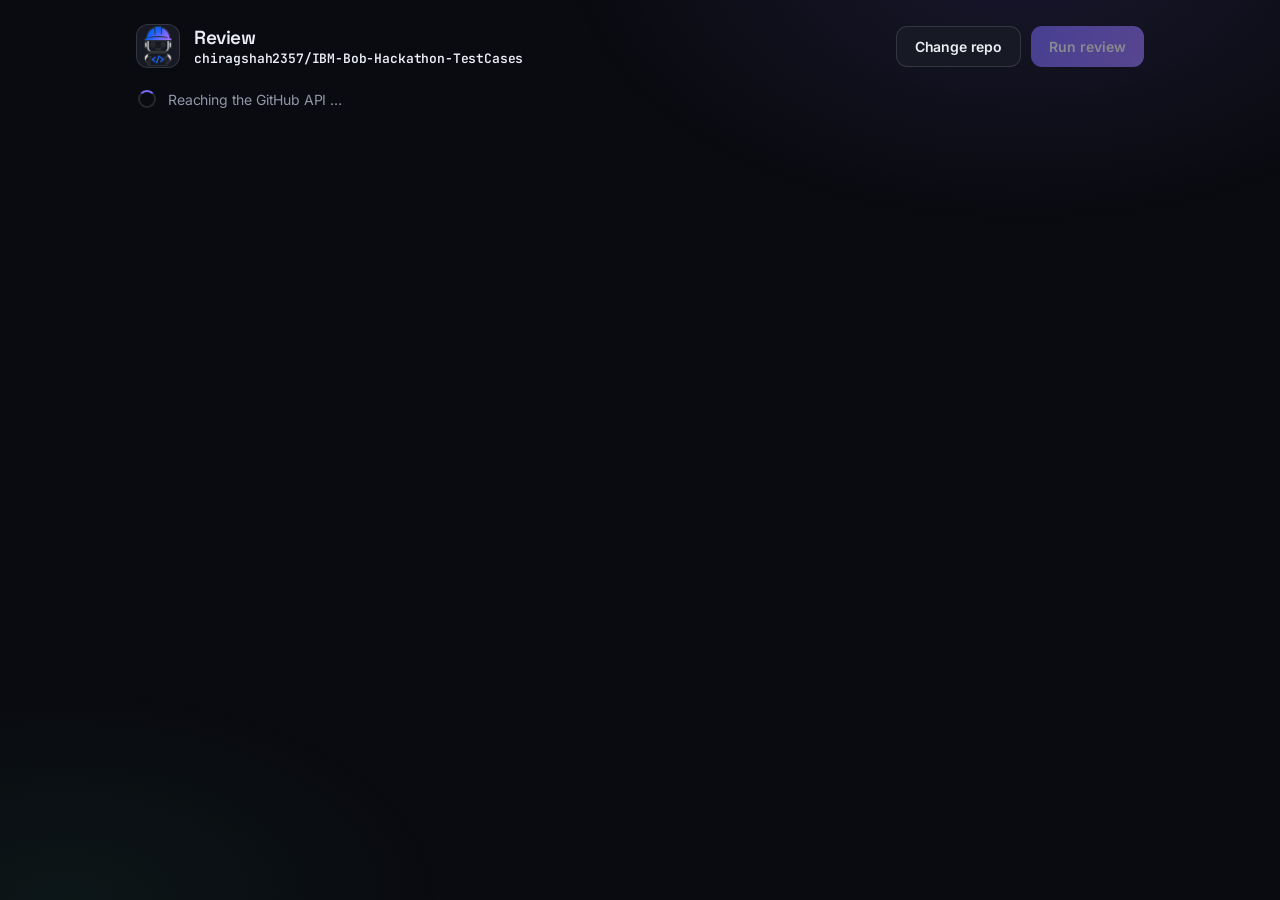
==== commit 54c2f2fb: "Merge main: keep main's reviewboard, fix it for the two-series data main reverted the playful review" ====
--- a/reviewboard/dashboard.html
+++ b/reviewboard/dashboard.html
@@ -2,9 +2,207 @@
 <html lang="en">
 <head>
 <meta charset="UTF-8" />
-<title>Proof-Carrying Review</title>
-<meta http-equiv="refresh" content="0; url=review.html" />
-<script>location.replace('review.html');</script>
+<meta name="viewport" content="width=device-width, initial-scale=1.0" />
+<title>Review · Proof-Carrying Review</title>
+<link rel="preconnect" href="https://fonts.googleapis.com" />
+<link rel="preconnect" href="https://fonts.gstatic.com" crossorigin />
+<link href="https://fonts.googleapis.com/css2?family=Space+Grotesk:wght@400;500;600;700&family=Inter:wght@400;500;600;700&family=JetBrains+Mono:wght@400;500;600&display=swap" rel="stylesheet" />
+<link rel="stylesheet" href="style.css" />
 </head>
-<body><a href="review.html">Go to the review board</a></body>
+<body>
+<section id="dash">
+  <div class="top">
+    <div class="mini"><img src="assets/bob.png" alt="Bob" /></div>
+    <div>
+      <h2>Review</h2>
+      <div class="repo" id="repoLabel">—</div>
+    </div>
+    <div class="actions">
+      <a class="btn" href="index.html">Change repo</a>
+      <button class="btn primary" id="runBtn" onclick="runReview()" disabled>Run review</button>
+    </div>
+  </div>
+
+  <!-- stage 1: pulling PRs -->
+  <div class="stage-note" id="pulling"><span class="spinner"></span> Connecting to repository &amp; pulling open pull requests…</div>
+
+  <!-- run progress -->
+  <div id="runbar">
+    <div class="bar"><i id="barFill"></i></div>
+    <div class="runmeta"><span class="live" id="runLabel">Starting…</span><span id="runPct">0%</span></div>
+  </div>
+
+  <!-- results (after run) -->
+  <div id="results">
+    <div class="row reveal" id="tiles"></div>
+    <div class="reveal">
+      <div class="sec">Leaderboard</div>
+      <p class="sec-sub">Aggregate across all pulled PRs, scored against the ground-truth answer key.</p>
+      <div class="panel lb"><table>
+        <thead><tr><th>Reviewer</th><th>Recall</th><th>Precision</th><th>Trust</th><th>False alarms</th></tr></thead>
+        <tbody id="lb"></tbody>
+      </table></div>
+    </div>
+    <div class="reveal">
+      <div class="sec">Recall vs PR size</div>
+      <p class="sec-sub">Baselines lose recall as diffs grow. Proof-Carrying Review holds.</p>
+      <div class="panel">
+        <div class="chart" id="chart"></div>
+        <div class="legend">
+          <span><i style="background:var(--grad)"></i> Proof-Carrying</span>
+          <span><i style="background:#3c415a"></i> Single-pass LLM</span>
+        </div>
+      </div>
+    </div>
+  </div>
+
+  <!-- PR list (present after pull; findings fill after run) -->
+  <div id="prSection" style="display:none">
+    <div class="sec" id="prTitle">Pulled pull requests</div>
+    <p class="sec-sub" id="prSub">Bob read each PR's title and description. Press <b>Run review</b> to review the code.</p>
+    <div class="prlist" id="prlist"></div>
+  </div>
+</section>
+
+<script src="data.js"></script>
+<script>
+const $=s=>document.querySelector(s);
+const esc=t=>(t||'').replace(/&/g,'&amp;').replace(/</g,'&lt;').replace(/>/g,'&gt;');
+const params=new URLSearchParams(location.search);
+const repo=params.get('repo')||DATA.repo;
+$('#repoLabel').innerHTML='<b>'+esc(repo.replace('github.com/',''))+'</b>';
+
+let reviewed=false;
+
+// ---- Stage 1: pull PRs (title + description) ----
+function prCardHTML(p,idx,fresh){
+  const tags=p.clean?'<span class="tag clean">clean</span>':p.categories.map(c=>`<span class="tag ${c}">${c}</span>`).join('');
+  let cnt='<span class="cnt pending">·</span>';
+  if(reviewed) cnt=p.clean?'<span class="cnt zero">0</span>':`<span class="cnt"><span class="ok">${p.found}</span>/${p.planted}</span>`;
+  const body=!reviewed?'' : (p.clean
+    ? `<p class="muted" style="margin:13px 0 2px">No issues — the reviewer correctly surfaced nothing.</p>`
+    : p.findings.map(f=>findingHTML(f)).join(''));
+  return `<div class="pr${fresh?' fresh':''}" id="pr${idx}">
+    <div class="head" onclick="${reviewed?`togglePR(${idx})`:''}">
+      <span class="id">#${p.pr}</span>
+      <div class="meta"><div class="name">${esc(p.title)}</div><div class="desc">${esc(p.desc)}</div></div>
+      <span class="tags">${tags}</span>${cnt}${reviewed?'<span class="chev">▶</span>':''}
+    </div>
+    <div class="body">${body}</div>
+  </div>`;
+}
+function renderPRs(){ $('#prlist').innerHTML=DATA.prs.map((p,idx)=>prCardHTML(p,idx,false)).join(''); }
+
+// real pull: staged status, then fetch OPEN PRs live from the GitHub API
+async function pullPRs(){
+  const note=$('#pulling');
+  const slug=repo.replace(/^https?:\/\//,'').replace('github.com/','').replace(/\/+$/,'');
+  const steps=['Connecting to '+slug+' …','Reaching the GitHub API …','Fetching open pull requests …'];
+  const delays=[600,650,350];
+  const showStep=i=>new Promise(res=>{note.innerHTML='<span class="spinner"></span> '+steps[i];setTimeout(res,delays[i]);});
+  await showStep(0); await showStep(1); await showStep(2);
+
+  let live=null;
+  try{
+    const r=await fetch('https://api.github.com/repos/'+slug+'/pulls?state=open&per_page=100',
+                        {headers:{'Accept':'application/vnd.github+json'}});
+    if(r.ok) live=await r.json();
+  }catch(e){}
+
+  if(live && live.length){
+    const byNum={}; live.forEach(pr=>byNum[String(pr.number).padStart(2,'0')]=pr);
+    DATA.prs=DATA.prs.filter(p=>byNum[p.pr]).sort((a,b)=>a.pr.localeCompare(b.pr));
+    DATA.prs.forEach(p=>{
+      const g=byNum[p.pr];
+      p.title=g.title.replace(/^TICKET-\d+:\s*/i,'');
+      const line=(g.body||'').split('\n').map(s=>s.trim()).find(s=>s && !s.startsWith('#'))||p.desc;
+      p.desc=line.replace(/\[([^\]]+)\]\([^)]+\)/g,'$1').replace(/[*_`]/g,'').slice(0,120);
+      p.url=g.html_url; p.num=g.number; p.draft=g.draft;
+    });
+    note.classList.add('done');
+    note.innerHTML='Pulled <span class="count">'+DATA.prs.length+'</span> open pull requests live from GitHub — read each title &amp; description';
+  }else{
+    note.classList.add('done');
+    note.innerHTML='<span class="count">'+DATA.prs.length+'</span> pull requests (offline snapshot — GitHub API not reachable)';
+  }
+
+  $('#prSection').style.display='block';
+  $('#prlist').innerHTML='';
+  DATA.prs.forEach((p,idx)=>setTimeout(()=>{
+    $('#prlist').insertAdjacentHTML('beforeend',prCardHTML(p,idx,true));
+    if(idx===DATA.prs.length-1) $('#runBtn').disabled=false;
+  },160+idx*120));
+}
+function findingHTML(f){
+  const fixBtn=f.fix?`<button class="tbtn fix" onclick="applyFix(this)">Apply Bob's fix &amp; re-run</button>`:'';
+  return `<div class="finding">
+    <div class="fh"><span class="fid">${f.id}</span><span class="sev ${f.severity}">${f.severity}</span><span class="tag ${f.category}">${f.category}</span></div>
+    <div class="claim">${esc(f.claim)}</div>
+    <div class="loc">${f.file}:${f.line}</div>
+    <div class="code"><div class="cbar"><span class="fn mono">${f.test}</span></div><pre>${esc(f.code)}</pre></div>
+    <div class="runrow">
+      <button class="tbtn" onclick="runTest(this)">Run test</button>${fixBtn}
+      <span class="status fail">✗ Failed — bug reproduced</span>
+      <span class="status pass">✓ Passed — fix verified</span>
+    </div>
+    <div class="out fail"><pre>${esc(f.fail)}</pre></div>
+    ${f.fix?`<div class="out pass"><pre>${esc('$ pytest '+f.test+'\n'+f.fix+'\n\n1 passed in 0.03s')}</pre></div>`:''}
+  </div>`;
+}
+function togglePR(i){document.getElementById('pr'+i).classList.toggle('open');}
+function runTest(b){const x=b.closest('.finding');x.querySelector('.status.fail').classList.add('show');x.querySelector('.out.fail').classList.add('show');b.disabled=true;b.textContent='Test run';}
+function applyFix(b){const x=b.closest('.finding');x.querySelector('.status.pass').classList.add('show');x.querySelector('.out.pass').classList.add('show');b.disabled=true;b.textContent='Fixed ✓';}
+
+// ---- results painters ----
+function paintTiles(){const o=DATA.leaderboard.ours,n=DATA.leaderboard.naive;
+  $('#tiles').innerHTML=[
+    ['Recall',o.recall+'<span class="u">%</span>','+'+(o.recall-n.recall)+' vs single-pass'],
+    ['Precision',o.precision+'<span class="u">%</span>','+'+(o.precision-n.precision)+' vs single-pass'],
+    ['Trust score',o.trust+'<span class="u">%</span>','every finding proven'],
+    ['False alarms',o.false_alarms,'vs '+n.false_alarms+' single-pass'],
+  ].map(([h,m,d])=>`<div class="panel tile"><h3>${h}</h3><div class="metric">${m}</div><div class="delta">${d}</div></div>`).join('');}
+function paintLB(){const bar=(v,g)=>`<div class="barcell"><div class="track"><i style="width:${v}%;background:${g}"></i></div><span class="num">${v}%</span></div>`;
+  const rows=[['ours','Proof-Carrying','ours','var(--grad)'],['naive','Single-pass LLM','naive','#3c415a']];
+  $('#lb').innerHTML=rows.map(([k,label,cls,g],i)=>{const d=DATA.leaderboard[k];
+    return `<tr class="${i===0?'win':''}"><td><span class="who ${cls}"><span class="dot"></span>${label}${i===0?' <span class="crown">★</span>':''}</span></td>
+      <td>${bar(d.recall,g)}</td><td>${bar(d.precision,g)}</td><td>${d.trust}%</td><td>${d.false_alarms}</td></tr>`;}).join('');}
+function paintChart(){$('#chart').innerHTML=DATA.sizeBuckets.map(s=>`
+  <div class="grp"><div class="bars">
+    <div class="gb ours" style="height:${s.ours*1.4}px"><span class="v">${s.ours}</span></div>
+    <div class="gb naive" style="height:${s.naive*1.4}px"><span class="v">${s.naive}</span></div>
+  </div><div class="lab">${s.size}<small>${s.lines}</small></div></div>`).join('');}
+
+// ---- Stage 2: run review ----
+let running=false;
+function runReview(){
+  if(running||reviewed)return;running=true;
+  $('#runBtn').disabled=true;$('#runbar').classList.add('show');
+  const steps=[
+    ['Reading each PR — title, description, ticket, SPEC & STYLE',10],
+    ['Spawning 4 reviewer subagents (spec · bugs · coverage · style)',28],
+    ['Reviewing code across 8 PRs',48],
+    ['Prover — writing a failing test per candidate finding',70],
+    ['Running proof tests with pytest',88],
+    ['Scoring & writing findings.json',100],
+  ];
+  let i=0;(function tick(){
+    if(i>=steps.length){
+      $('#runLabel').textContent='Review complete — 19 findings, each proven by a failing test';
+      running=false;reviewed=true;
+      setTimeout(()=>{
+        $('#runbar').classList.remove('show');
+        paintTiles();paintLB();paintChart();$('#results').classList.add('show');
+        $('#prTitle').textContent='Findings by pull request';
+        $('#prSub').innerHTML='Each finding is backed by a failing test. Click a PR, then run the test — red now, green after Bob’s fix.';
+        renderPRs();
+      },450);return;}
+    const [label,pct]=steps[i++];
+    $('#runLabel').textContent=label;$('#runPct').textContent=pct+'%';$('#barFill').style.width=pct+'%';
+    setTimeout(tick,700+Math.random()*480);
+  })();
+}
+
+pullPRs(); // buffering: connect -> fetch -> stream PRs
+</script>
+</body>
 </html>
--- a/reviewboard/style.css
+++ b/reviewboard/style.css
@@ -0,0 +1,215 @@
+/* ===== Proof-Carrying Review — refined dark, editorial ===== */
+:root{
+  --bg:#0a0b10;
+  --surface:#12141c;
+  --surface2:#171a24;
+  --ink:#eceef5; --muted:#9096a8; --faint:#5f6478;
+  --line:rgba(255,255,255,.07);
+  --line2:rgba(255,255,255,.12);
+  --accent:#7c6cff;        /* indigo-violet, single accent */
+  --accent2:#9d7bff;
+  --accent-soft:rgba(124,108,255,.14);
+  --good:#3ecf8e; --good-soft:rgba(62,207,142,.12);
+  --bad:#ff5d73;  --bad-soft:rgba(255,93,115,.10);
+  --gold:#e8b45c;
+  --grad:linear-gradient(120deg,#7c6cff,#9d7bff);
+  --shadow:0 20px 50px -28px rgba(0,0,0,.85);
+  --r:16px;
+}
+*{box-sizing:border-box}
+html,body{margin:0;height:100%}
+body{
+  font-family:Inter,system-ui,sans-serif;color:var(--ink);background:var(--bg);
+  -webkit-font-smoothing:antialiased;letter-spacing:-.01em;overflow-x:hidden;
+}
+body::before{content:"";position:fixed;inset:0;z-index:-1;pointer-events:none;
+  background:
+    radial-gradient(60% 50% at 80% -5%,rgba(124,108,255,.12),transparent 60%),
+    radial-gradient(50% 40% at 5% 100%,rgba(62,207,142,.06),transparent 60%);}
+.mono{font-family:'JetBrains Mono',ui-monospace,monospace}
+.display{font-family:'Space Grotesk',Inter,sans-serif;letter-spacing:-.03em}
+
+.panel{background:var(--surface);border:1px solid var(--line);border-radius:var(--r);box-shadow:var(--shadow)}
+
+/* ---------------- LANDING ---------------- */
+#landing{min-height:100vh;display:grid;place-items:center;overflow:hidden}
+.hero{width:100%;max-width:720px;padding:32px 24px;animation:rise .7s cubic-bezier(.2,.8,.2,1)}
+.brandline{display:flex;align-items:center;gap:12px;margin-bottom:22px}
+.brandline .logo{width:40px;height:40px;border-radius:11px;background:var(--surface2);border:1px solid var(--line2);display:grid;place-items:center}
+.brandline .logo img{width:26px}
+.brandline .nm{font-weight:600;font-size:15px}
+.brandline .nm small{display:block;color:var(--faint);font-size:12px;font-weight:500}
+.brandline .tag{margin-left:auto;font-size:12px;color:var(--muted);border:1px solid var(--line);padding:6px 12px;border-radius:999px}
+h1{font-family:'Space Grotesk',sans-serif;font-size:clamp(38px,6.4vw,62px);line-height:1.02;font-weight:600;
+  letter-spacing:-.04em;margin:0}
+h1 .g{color:var(--accent2)}
+.sub{color:var(--muted);font-size:clamp(15px,2.1vw,18px);margin:16px 0 0;max-width:520px;line-height:1.5;font-weight:400}
+.reviewbox{margin-top:26px;display:flex;gap:10px;background:var(--surface);border:1px solid var(--line2);
+  border-radius:14px;padding:8px 8px 8px 16px;align-items:center;box-shadow:var(--shadow)}
+.reviewbox svg{flex:none;color:var(--faint)}
+.reviewbox input{flex:1;background:none;border:0;outline:none;color:var(--ink);font-family:'JetBrains Mono',monospace;
+  font-size:14px;padding:10px 0}
+.reviewbox input::placeholder{color:var(--faint)}
+.reviewbox button{border:0;cursor:pointer;font-family:inherit;font-weight:600;font-size:15px;color:#fff;
+  padding:12px 22px;border-radius:10px;background:var(--grad);transition:filter .15s,transform .15s;white-space:nowrap}
+.reviewbox button:hover{filter:brightness(1.08);transform:translateY(-1px)}
+.hint{margin-top:11px;color:var(--faint);font-size:13px}
+.hint b{color:var(--muted);font-weight:600}
+@keyframes rise{from{opacity:0;transform:translateY(18px)}to{opacity:1;transform:none}}
+
+/* ---------------- DASHBOARD ---------------- */
+#dash{padding:20px clamp(14px,4vw,36px) 80px;max-width:1080px;margin:0 auto}
+.top{display:flex;align-items:center;gap:14px;margin:4px 0 22px}
+.top .mini{width:44px;height:44px;border-radius:12px;background:var(--surface2);border:1px solid var(--line2);display:grid;place-items:center}
+.top .mini img{width:28px}
+.top .repo{font-family:'JetBrains Mono',monospace;font-size:13px;color:var(--muted)}
+.top .repo b{color:var(--ink);font-weight:600}
+.top h2{margin:0;font-family:'Space Grotesk',sans-serif;font-size:19px;font-weight:600;letter-spacing:-.02em}
+.top .actions{margin-left:auto;display:flex;gap:10px}
+.btn{border:1px solid var(--line2);background:var(--surface2);color:var(--ink);font-family:inherit;font-weight:600;
+  font-size:14px;padding:11px 18px;border-radius:11px;cursor:pointer;transition:.15s;text-decoration:none;display:inline-flex;align-items:center;gap:8px}
+.btn:hover{border-color:var(--accent);color:#fff}
+.btn.primary{border:0;background:var(--grad);color:#fff}
+.btn.primary:hover{filter:brightness(1.08)}
+.btn:disabled{opacity:.5;cursor:default}
+
+/* stage: pulling */
+.stage-note{display:flex;align-items:center;gap:12px;color:var(--muted);font-size:14px;margin:8px 2px 18px}
+.spinner{width:18px;height:18px;border-radius:50%;border:2px solid var(--line2);border-top-color:var(--accent);animation:spin .8s linear infinite}
+@keyframes spin{to{transform:rotate(360deg)}}
+
+/* run bar */
+#runbar{display:none;margin:6px 0 4px}
+#runbar.show{display:block;animation:rise .35s}
+.bar{height:8px;border-radius:999px;background:var(--surface2);overflow:hidden;border:1px solid var(--line)}
+.bar>i{display:block;height:100%;width:0;background:var(--grad);border-radius:999px;transition:width .35s cubic-bezier(.3,.9,.3,1)}
+.runmeta{display:flex;justify-content:space-between;font-size:13px;color:var(--muted);margin-top:10px;font-weight:500}
+.runmeta .live{color:var(--ink)}
+
+/* section headers */
+.sec{font-family:'Space Grotesk',sans-serif;font-size:15px;font-weight:600;margin:30px 2px 3px;letter-spacing:-.01em}
+.sec-sub{color:var(--muted);font-size:13px;margin:0 2px 14px}
+
+#results{display:none}
+#results.show{display:block}
+.reveal{opacity:0;transform:translateY(14px);animation:pop .55s forwards}
+.reveal:nth-child(2){animation-delay:.08s}.reveal:nth-child(3){animation-delay:.16s}.reveal:nth-child(4){animation-delay:.24s}
+@keyframes pop{to{opacity:1;transform:none}}
+
+.row{display:grid;grid-template-columns:repeat(4,1fr);gap:14px}
+@media(max-width:880px){.row{grid-template-columns:repeat(2,1fr)}}
+.tile{padding:18px 20px}
+.tile h3{margin:0 0 12px;font-size:12px;font-weight:600;color:var(--muted);letter-spacing:.02em}
+.tile .metric{font-family:'Space Grotesk',sans-serif;font-size:42px;font-weight:600;letter-spacing:-.04em;line-height:1}
+.tile .metric .u{font-size:17px;color:var(--muted);font-weight:600;margin-left:1px}
+.tile .delta{font-size:12px;font-weight:600;margin-top:10px;color:var(--good)}
+.tile .delta.flat{color:var(--muted)}
+
+/* leaderboard */
+.lb{padding:6px 6px 2px}
+table{width:100%;border-collapse:collapse}
+th,td{text-align:left;padding:13px 12px;font-size:14px;border-bottom:1px solid var(--line)}
+th{color:var(--faint);font-weight:600;font-size:11px;letter-spacing:.04em;text-transform:uppercase}
+tr:last-child td{border-bottom:0}
+tr.win td{background:rgba(232,180,92,.05)}
+.who{display:inline-flex;align-items:center;gap:9px;font-weight:600}
+.who .dot{width:9px;height:9px;border-radius:3px}
+.who.ours .dot{background:var(--accent)} .who.bob .dot{background:#6f6a99} .who.naive .dot{background:#454a63}
+.who .crown{color:var(--gold);font-size:12px}
+.barcell{display:flex;align-items:center;gap:11px}
+.barcell .track{flex:1;height:7px;border-radius:999px;background:var(--surface2);overflow:hidden}
+.barcell .track>i{display:block;height:100%;border-radius:999px}
+.num{font-variant-numeric:tabular-nums;font-weight:600;min-width:44px;text-align:right;font-family:'JetBrains Mono',monospace;font-size:13px}
+
+/* chart */
+.chart{padding:24px 20px 12px;display:flex;gap:20px;align-items:flex-end;justify-content:space-around;min-height:220px}
+.grp{flex:1;display:flex;flex-direction:column;align-items:center;gap:12px}
+.bars{display:flex;gap:9px;align-items:flex-end;height:150px}
+.gb{width:24px;border-radius:6px 6px 2px 2px;position:relative;transition:height .8s cubic-bezier(.3,.9,.3,1)}
+.gb.ours{background:var(--grad)} .gb.bob{background:#6f6a99} .gb.naive{background:#3c415a}
+.gb .v{position:absolute;top:-20px;left:50%;transform:translateX(-50%);font-size:12px;font-weight:600;color:var(--muted);font-family:'JetBrains Mono',monospace}
+.grp .lab{font-weight:600;font-size:14px;text-align:center}
+.grp .lab small{display:block;color:var(--faint);font-weight:500;font-size:11px;margin-top:2px}
+.legend{display:flex;gap:18px;justify-content:center;padding:4px 0 14px}
+.legend span{display:inline-flex;align-items:center;gap:8px;font-size:12px;color:var(--muted);font-weight:500}
+.legend i{width:11px;height:11px;border-radius:3px}
+
+/* PR list + drill-down */
+.prlist{display:grid;gap:10px}
+.pr{border:1px solid var(--line);border-radius:14px;overflow:hidden;background:var(--surface)}
+.pr .head{display:flex;align-items:center;gap:14px;padding:15px 18px;cursor:pointer;transition:background .15s}
+.pr .head:hover{background:var(--surface2)}
+.pr .id{font-family:'JetBrains Mono',monospace;font-weight:600;color:var(--accent2);min-width:42px;font-size:14px}
+.pr .meta{flex:1;min-width:0}
+.pr .name{font-weight:600;font-size:15px}
+.pr .desc{color:var(--muted);font-size:13px;margin-top:2px;white-space:nowrap;overflow:hidden;text-overflow:ellipsis}
+.pr .tags{display:flex;gap:6px;flex-wrap:wrap}
+.tag{font-size:11px;font-weight:600;padding:4px 9px;border-radius:7px}
+.tag.spec{background:var(--accent-soft);color:#c3bcff}
+.tag.security{background:var(--bad-soft);color:#ffb3bd}
+.tag.bug{background:rgba(232,180,92,.12);color:#f0cd90}
+.tag.style{background:rgba(255,255,255,.06);color:var(--muted)}
+.tag.coverage{background:var(--good-soft);color:#9ff0cb}
+.tag.clean{background:var(--good-soft);color:#9ff0cb}
+.pr .cnt{font-family:'JetBrains Mono',monospace;font-weight:600;font-size:14px;min-width:42px;text-align:right}
+.pr .cnt .ok{color:var(--good)} .pr .cnt.zero{color:var(--faint)} .pr .cnt.pending{color:var(--faint)}
+.pr .chev{color:var(--faint);transition:transform .2s;font-size:11px}
+.pr.open .chev{transform:rotate(90deg)}
+.pr .body{display:none;padding:2px 18px 16px;border-top:1px solid var(--line)}
+.pr.open .body{display:block;animation:rise .3s}
+.finding{border:1px solid var(--line);border-radius:11px;padding:15px;margin-top:12px;background:var(--surface2)}
+.finding .fh{display:flex;align-items:center;gap:9px;flex-wrap:wrap}
+.finding .fid{font-family:'JetBrains Mono',monospace;font-weight:600;color:var(--accent2);font-size:13px}
+.sev{font-size:10px;font-weight:700;padding:3px 8px;border-radius:6px;letter-spacing:.03em;text-transform:uppercase}
+.sev.high{background:var(--bad-soft);color:#ffb3bd} .sev.med{background:rgba(232,180,92,.14);color:#f0cd90} .sev.low{background:rgba(255,255,255,.06);color:var(--muted)}
+.finding .claim{font-weight:500;margin:9px 0 4px;font-size:14px}
+.finding .loc{font-family:'JetBrains Mono',monospace;font-size:12px;color:var(--faint)}
+.code{margin-top:11px;border-radius:9px;border:1px solid var(--line);overflow:hidden;background:#0b0c14}
+.code .cbar{display:flex;align-items:center;gap:8px;padding:8px 12px;border-bottom:1px solid var(--line)}
+.code .cbar .fn{font-family:'JetBrains Mono',monospace;font-size:12px;color:var(--faint)}
+.code pre{margin:0;padding:12px 14px;font-family:'JetBrains Mono',monospace;font-size:12.5px;line-height:1.6;color:#cdd2ec;overflow:auto}
+.runrow{display:flex;align-items:center;gap:10px;margin-top:12px;flex-wrap:wrap}
+.tbtn{border:1px solid var(--line2);background:var(--surface);color:var(--ink);font-family:inherit;font-weight:600;
+  font-size:13px;padding:9px 15px;border-radius:9px;cursor:pointer;display:inline-flex;align-items:center;gap:7px;transition:.15s}
+.tbtn:hover{border-color:var(--accent)}
+.tbtn.fix{background:var(--good-soft);border-color:rgba(62,207,142,.35);color:#a6f0d0}
+.tbtn:disabled{opacity:.6;cursor:default}
+.status{font-weight:600;font-size:13px;display:none;align-items:center;gap:7px}
+.status.show{display:inline-flex;animation:rise .3s}
+.status.fail{color:var(--bad)} .status.pass{color:var(--good)}
+.out{display:none;margin-top:10px;border-radius:9px;overflow:hidden;border:1px solid var(--line)}
+.out.show{display:block;animation:rise .3s}
+.out pre{margin:0;padding:11px 14px;font-family:'JetBrains Mono',monospace;font-size:12px;line-height:1.55;white-space:pre-wrap}
+.out.fail pre{background:var(--bad-soft);color:#ffbcc6;border-left:2px solid var(--bad)}
+.out.pass pre{background:var(--good-soft);color:#a6f0d0;border-left:2px solid var(--good)}
+.muted{color:var(--muted)}
+
+/* ---------- landing side motion + refined button ---------- */
+#landing{position:relative}
+.fx{position:fixed;top:0;bottom:0;width:clamp(140px,17vw,300px);overflow:hidden;z-index:0;pointer-events:none;
+  opacity:.5;-webkit-mask:linear-gradient(180deg,transparent,#000 18%,#000 82%,transparent);
+  mask:linear-gradient(180deg,transparent,#000 18%,#000 82%,transparent)}
+.fx.left{left:0} .fx.right{right:0}
+.fx .stream{display:flex;flex-direction:column;gap:10px;padding:0 18px;animation:streamUp 26s linear infinite}
+.fx.right .stream{animation-duration:34s;animation-direction:reverse}
+@keyframes streamUp{from{transform:translateY(0)}to{transform:translateY(-50%)}}
+.dline{font-family:'JetBrains Mono',monospace;font-size:12px;line-height:1.5;white-space:nowrap;
+  padding:6px 10px;border-radius:7px;border:1px solid var(--line);background:rgba(255,255,255,.02);color:var(--faint)}
+.dline.add{color:#7fe0b0;border-color:rgba(62,207,142,.18);background:var(--good-soft)}
+.dline.del{color:#ff9fab;border-color:rgba(255,93,115,.18);background:var(--bad-soft)}
+.dline.test{color:#c3bcff;border-color:rgba(124,108,255,.18);background:var(--accent-soft)}
+.hero{position:relative;z-index:2}
+@media(max-width:960px){.fx{display:none}}
+
+/* refined review button (not a generic gradient pill) */
+.reviewbox button{background:var(--ink);color:#0a0b10;border-radius:10px;font-weight:600;padding:12px 20px;
+  display:inline-flex;align-items:center;gap:9px}
+.reviewbox button:hover{filter:none;background:#fff;transform:none}
+.reviewbox button .arw{display:inline-flex;transition:transform .18s}
+.reviewbox button:hover .arw{transform:translateX(4px)}
+
+/* progressive PR card appearance during "pull" */
+@keyframes prIn{from{opacity:0;transform:translateY(10px)}to{opacity:1;transform:none}}
+.pr.fresh{animation:prIn .34s cubic-bezier(.2,.8,.2,1) both}
+.stage-note.done{color:var(--good)}
+.stage-note .count{color:var(--ink);font-weight:600}
